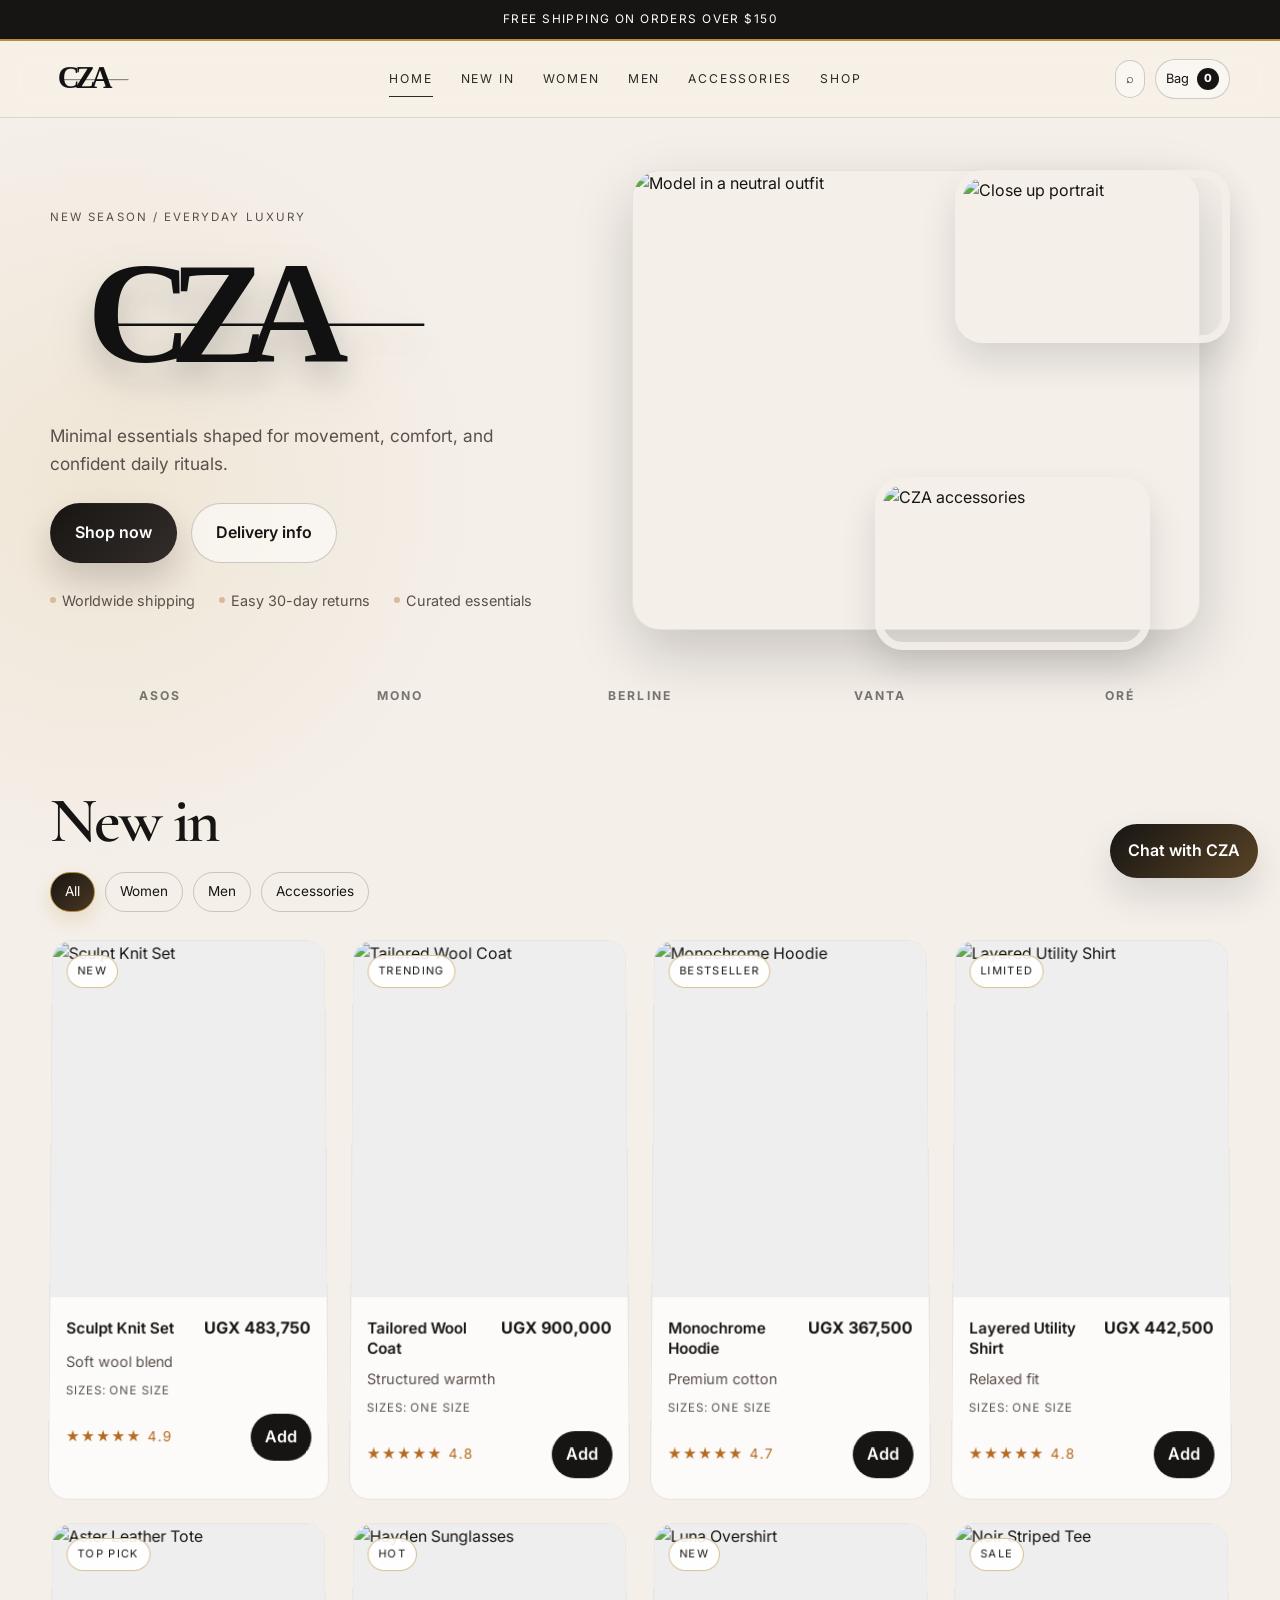
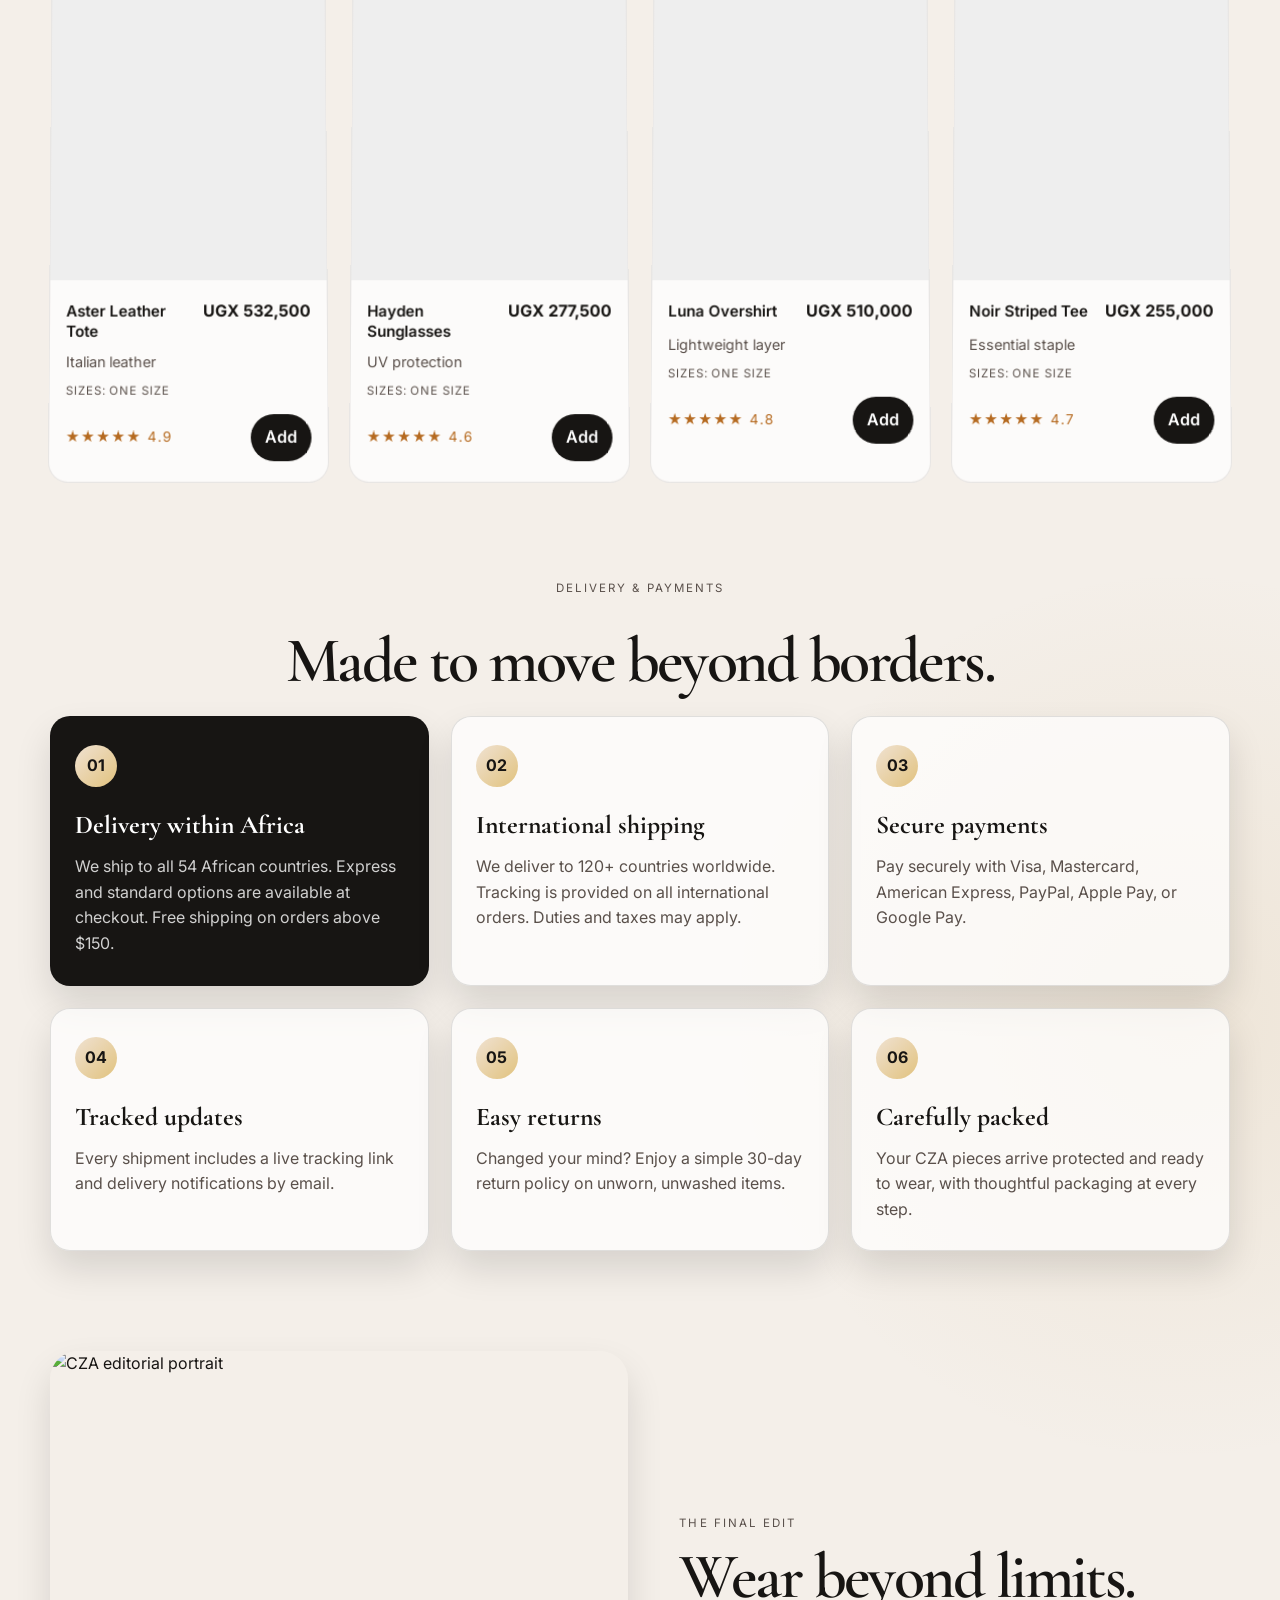
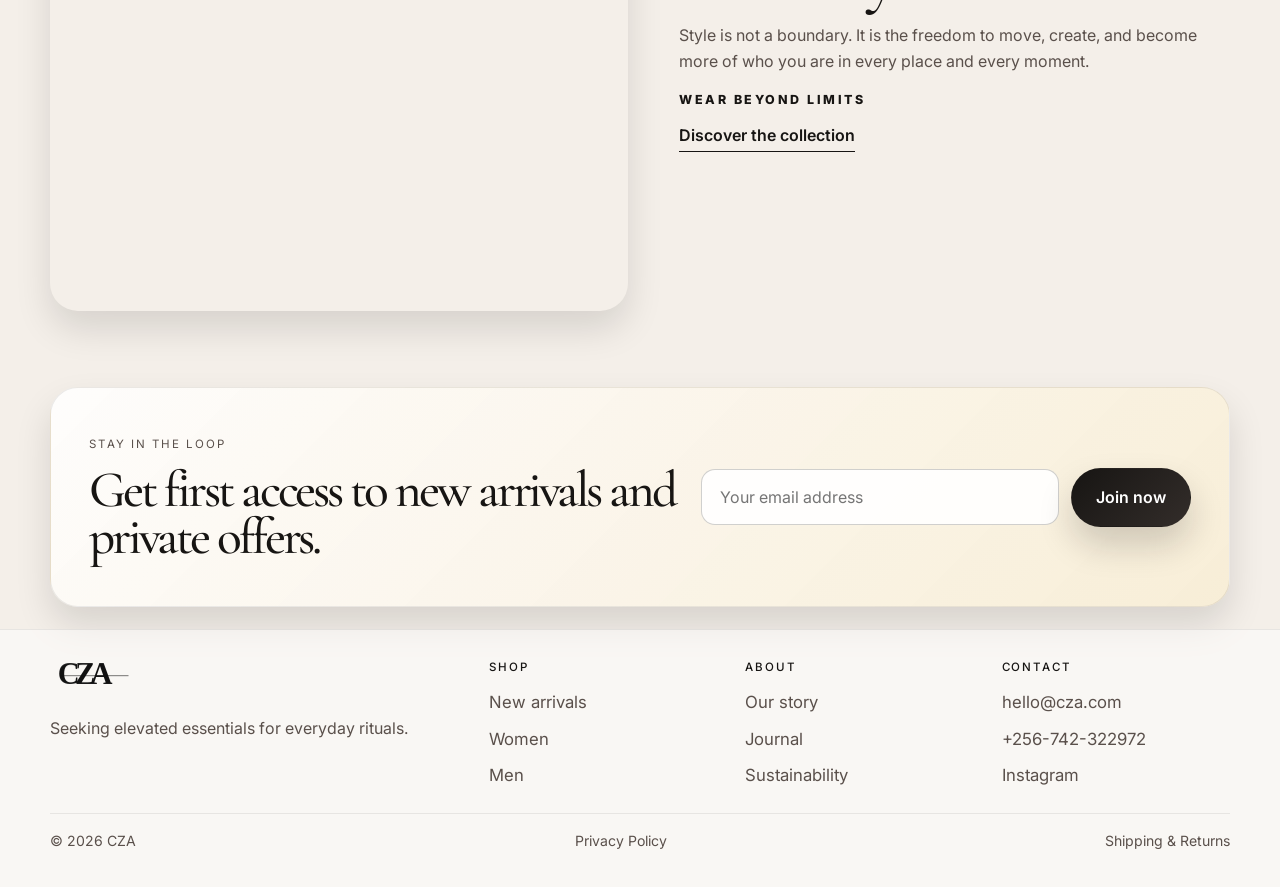
==== site.html2/index.html @ 699d334a "Add files via upload" ====
<!DOCTYPE html>
<html lang="en">
  <head>
    <meta charset="UTF-8" />
    <meta name="viewport" content="width=device-width, initial-scale=1.0" />
    <title>CZA | Modern Everyday Fashion</title>
    <meta
      name="description"
      content="CZA offers elevated essentials, luxury staples, and fast delivery for daily rituals."
    />
    <link rel="icon" type="image/svg+xml" href="favicon.svg" />
    <link rel="preconnect" href="https://fonts.googleapis.com" />
    <link rel="preconnect" href="https://fonts.gstatic.com" crossorigin />
    <link
      href="https://fonts.googleapis.com/css2?family=Cormorant+Garamond:wght@400;500;600;700&family=Inter:wght@400;500;600;700;800&display=swap"
      rel="stylesheet"
    />
    <link rel="stylesheet" href="styles.css" />
  </head>
  <body>
    <div class="announcement-bar">Free shipping on orders over $150</div>

    <header class="site-header">
      <div class="container nav-wrap">
        <button class="nav-toggle" aria-label="Open menu">
          <span></span>
          <span></span>
          <span></span>
        </button>

        <a href="index.html" class="brand" aria-label="CZA home"><img src="cza-logo.svg" alt="CZA" /></a>

        <nav class="site-nav" aria-label="Main navigation">
          <a href="index.html" class="active">Home</a>
          <a href="#new-in">New In</a>
          <a href="shop.html?category=women">Women</a>
          <a href="shop.html?category=men">Men</a>
          <a href="shop.html?category=accessories">Accessories</a>
          <a href="shop.html">Shop</a>
        </nav>

        <div class="nav-actions">
          <button class="icon-button" aria-label="Search">⌕</button>
          <button class="icon-button bag-button" type="button" aria-label="Shopping bag">
            Bag
            <span class="bag-count">0</span>
          </button>
        </div>
      </div>
    </header>

    <div class="search-panel" id="search-panel" aria-hidden="true">
      <form class="search-form" id="search-form" role="search">
        <input id="site-search" name="site-search" type="search" placeholder="Search CZA pieces" aria-label="Search CZA pieces" />
        <button class="btn btn-primary" type="submit">Search</button>
        <button class="search-close" type="button" aria-label="Close search">×</button>
      </form>
      <p class="search-status" id="search-status"></p>
    </div>

    <main>
      <section class="hero container">
        <div class="hero-grid">
          <div class="hero-copy">
            <p class="eyebrow">New season / everyday luxury</p>
            <div class="hero-wordmark"><img src="cza-logo.svg" alt="CZA" /></div>
            <p class="lead">
              Minimal essentials shaped for movement, comfort, and confident daily rituals.
            </p>
            <div class="hero-actions">
              <a href="shop.html" class="btn btn-primary">Shop now</a>
              <a href="#delivery" class="btn btn-secondary">Delivery info</a>
            </div>
            <ul class="hero-meta">
              <li>Worldwide shipping</li>
              <li>Easy 30-day returns</li>
              <li>Curated essentials</li>
            </ul>
          </div>

          <div class="hero-visual" aria-label="Featured CZA fashion editorial">
            <div class="card card-large">
              <img
                src="https://images.unsplash.com/photo-1529139574466-a303027c1d8b?auto=format&fit=crop&w=1000&q=80"
                alt="Model in a neutral outfit"
              />
            </div>
            <div class="card card-small top">
              <img
                src="https://images.unsplash.com/photo-1496747611176-843222e1e57c?auto=format&fit=crop&w=700&q=80"
                alt="Close up portrait"
              />
            </div>
            <div class="card card-small bottom">
              <img
                src="https://images.unsplash.com/photo-1483985988355-763728e1935b?auto=format&fit=crop&w=700&q=80"
                alt="CZA accessories"
              />
            </div>
          </div>
        </div>
      </section>

      <section class="brands container" aria-label="Brand list">
        <span>ASOS</span>
        <span>MONO</span>
        <span>BERLINE</span>
        <span>VANTA</span>
        <span>ORÉ</span>
      </section>

      <section class="products-section container" id="new-in">
        <div class="section-heading">
          <h2>New in</h2>
          <div class="filter-pills" aria-label="Product filters">
            <button class="filter-btn active" type="button" data-filter="all">All</button>
            <button class="filter-btn" type="button" data-filter="women">Women</button>
            <button class="filter-btn" type="button" data-filter="men">Men</button>
            <button class="filter-btn" type="button" data-filter="accessories">Accessories</button>
          </div>
        </div>

        <div class="products-grid" id="featured-products"></div>
      </section>

      <section class="delivery-section container" id="delivery">
        <div class="section-heading split">
          <p class="eyebrow">Delivery & payments</p>
          <h2>Made to move beyond borders.</h2>
        </div>

        <div class="delivery-grid">
          <article class="delivery-card dark">
            <span class="delivery-tag">01</span>
            <h3>Delivery within Africa</h3>
            <p>We ship to all 54 African countries. Express and standard options are available at checkout. Free shipping on orders above $150.</p>
          </article>

          <article class="delivery-card">
            <span class="delivery-tag">02</span>
            <h3>International shipping</h3>
            <p>We deliver to 120+ countries worldwide. Tracking is provided on all international orders. Duties and taxes may apply.</p>
          </article>

          <article class="delivery-card">
            <span class="delivery-tag">03</span>
            <h3>Secure payments</h3>
            <p>Pay securely with Visa, Mastercard, American Express, PayPal, Apple Pay, or Google Pay.</p>
          </article>

          <article class="delivery-card">
            <span class="delivery-tag">04</span>
            <h3>Tracked updates</h3>
            <p>Every shipment includes a live tracking link and delivery notifications by email.</p>
          </article>

          <article class="delivery-card">
            <span class="delivery-tag">05</span>
            <h3>Easy returns</h3>
            <p>Changed your mind? Enjoy a simple 30-day return policy on unworn, unwashed items.</p>
          </article>

          <article class="delivery-card">
            <span class="delivery-tag">06</span>
            <h3>Carefully packed</h3>
            <p>Your CZA pieces arrive protected and ready to wear, with thoughtful packaging at every step.</p>
          </article>
        </div>
      </section>

      <section class="story container" id="women">
        <div class="story-image">
          <img
            src="https://images.unsplash.com/photo-1524504388940-b1c1722653e1?auto=format&fit=crop&w=1200&q=80"
            alt="CZA editorial portrait"
          />
        </div>

        <div class="story-copy">
          <p class="eyebrow">The final edit</p>
          <h2>Wear beyond limits.</h2>
          <p>
            Style is not a boundary. It is the freedom to move, create, and become more of who you are in every place and every moment.
          </p>
          <p class="story-motto">WEAR BEYOND LIMITS</p>
          <a href="shop.html" class="text-link">Discover the collection</a>
        </div>
      </section>

      <section class="newsletter-band container">
        <div class="newsletter-box">
          <div class="newsletter-copy">
            <p class="eyebrow">Stay in the loop</p>
            <h2>Get first access to new arrivals and private offers.</h2>
          </div>

          <form class="subscribe-form" aria-label="Email signup form">
            <input type="email" placeholder="Your email address" aria-label="Your email address" />
            <button type="submit" class="btn btn-primary">Join now</button>
          </form>
        </div>
      </section>
    </main>

    <footer class="site-footer">
      <div class="container footer-grid">
        <div class="footer-brand-block">
          <a href="index.html" class="brand"><img src="cza-logo.svg" alt="CZA" /></a>
          <p>Seeking elevated essentials for everyday rituals.</p>
        </div>

        <div class="footer-col">
          <h3>Shop</h3>
          <ul>
            <li><a href="shop.html">New arrivals</a></li>
            <li><a href="#women">Women</a></li>
            <li><a href="#men">Men</a></li>
          </ul>
        </div>

        <div class="footer-col">
          <h3>About</h3>
          <ul>
            <li><a href="#">Our story</a></li>
            <li><a href="#">Journal</a></li>
            <li><a href="#">Sustainability</a></li>
          </ul>
        </div>

        <div class="footer-col">
          <h3>Contact</h3>
          <ul>
            <li><a href="mailto:hello@cza.com">hello@cza.com</a></li>
            <li><a href="tel:+256742322972">+256-742-322972</a></li>
            <li><a href="#">Instagram</a></li>
          </ul>
        </div>
      </div>

      <div class="container footer-bottom">
        <span>© <span id="year"></span> CZA</span>
        <span>Privacy Policy</span>
        <span>Shipping & Returns</span>
      </div>
    </footer>

    <div class="floating-chat" id="floating-chat">
      <button class="chat-toggle" type="button" aria-label="Open chat">Chat with CZA</button>
      <div class="chat-window hidden" id="chat-window">
        <div class="chat-header">
          <strong>CZA support</strong>
          <button type="button" class="chat-close">×</button>
        </div>
        <p>Need help with an order or styling advice?</p>
        <a class="whatsapp-link" href="https://wa.me/256742322972?text=Hello%20CZA%2C%20I%20want%20to%20ask%20about%20an%20order." target="_blank" rel="noreferrer">Chat on WhatsApp</a>
      </div>
    </div>

    <div class="toast" id="toast" aria-live="polite"></div>

    <script src="script.js"></script>
  </body>
</html>
---- site.html2/styles.css ----
:root {
  --bg: #f4efe9;
  --bg-strong: #e8dfd4;
  --surface: #ffffff;
  --surface-soft: rgba(20, 17, 15, 0.03);
  --ink: #171513;
  --ink-soft: #473f3b;
  --muted: #5a504b;
  --accent: #d9b998;
  --gold: #b88a3b;
  --gold-bright: #d8b56a;
  --accent-soft: #f0e2d2;
  --line: rgba(23, 21, 19, 0.12);
  --line-strong: rgba(23, 21, 19, 0.2);
  --panel: rgba(255, 255, 255, 0.68);
  --primary: #171513;
  --primary-strong: #0e0d0c;
  --success: #2d7d4a;
  --shadow: 0 24px 60px rgba(0, 0, 0, 0.18);
  --shadow-soft: 0 18px 36px rgba(0, 0, 0, 0.12);
  --radius-lg: 28px;
  --radius-md: 20px;
  --radius-sm: 12px;
  --container: min(1180px, calc(100% - 32px));
}

* {
  box-sizing: border-box;
}

html {
  scroll-behavior: smooth;
}

body {
  margin: 0;
  font-family: "Inter", sans-serif;
  background:
    radial-gradient(circle at 8% 12%, rgba(216, 181, 106, 0.16), transparent 24rem),
    radial-gradient(circle at 92% 64%, rgba(184, 138, 59, 0.1), transparent 28rem),
    var(--bg);
  color: var(--ink);
  line-height: 1.6;
}

a {
  color: inherit;
  text-decoration: none;
}

img {
  display: block;
  width: 100%;
  height: 100%;
  object-fit: cover;
}

button,
input,
select,
textarea {
  font: inherit;
}

.container {
  width: var(--container);
  margin: 0 auto;
}

.announcement-bar {
  background: var(--primary);
  color: #fff;
  border-bottom: 2px solid var(--gold);
  text-align: center;
  padding: 10px 16px;
  font-size: 0.74rem;
  letter-spacing: 0.12em;
  text-transform: uppercase;
}

.site-header {
  position: sticky;
  top: 0;
  z-index: 20;
  backdrop-filter: blur(12px);
  background: rgba(247, 241, 231, 0.94);
  border-bottom: 1px solid var(--line);
}

.nav-wrap {
  display: flex;
  align-items: center;
  justify-content: space-between;
  min-height: 76px;
  gap: 16px;
}

.brand {
  font-family: "Cormorant Garamond", serif;
  font-size: clamp(2.2rem, 2.8vw, 3.4rem);
  letter-spacing: -0.08em;
  color: var(--ink);
  font-weight: 600;
  font-style: italic;
  display: inline-block;
  transform: perspective(800px) rotateX(6deg);
}

.brand img {
  width: 86px;
  height: auto;
  object-fit: contain;
}

.site-nav {
  display: flex;
  align-items: center;
  gap: 28px;
  font-size: 0.76rem;
  text-transform: uppercase;
  letter-spacing: 0.15em;
}

.site-nav a,
.admin-link {
  position: relative;
  opacity: 0.9;
  transition: transform 0.25s ease, opacity 0.25s ease;
  color: var(--ink);
}

.site-nav a:hover,
.admin-link:hover {
  opacity: 1;
  transform: translateY(-2px);
}

.site-nav a.active::after,
.site-nav a:hover::after,
.admin-link::after {
  content: "";
  position: absolute;
  left: 0;
  bottom: -8px;
  width: 100%;
  height: 1px;
  background: var(--ink);
}

.admin-link {
  background: transparent;
  border: none;
  padding: 0;
  cursor: pointer;
  display: inline-flex;
  align-items: center;
  font: inherit;
  text-transform: uppercase;
  letter-spacing: 0.15em;
}

.nav-actions {
  display: flex;
  align-items: center;
  gap: 10px;
}

.icon-button {
  border: 1px solid var(--line-strong);
  background: rgba(255, 255, 255, 0.44);
  color: var(--ink);
  padding: 10px 14px;
  border-radius: 999px;
  font-size: 0.9rem;
  cursor: pointer;
  transition: transform 0.3s ease, box-shadow 0.3s ease, background 0.3s ease;
  box-shadow: 0 0 0 transparent;
}

.icon-button:hover {
  transform: translateY(-3px) rotateX(8deg);
  box-shadow: 0 10px 25px rgba(0, 0, 0, 0.18);
  background: rgba(255, 255, 255, 0.8);
}

.bag-button {
  display: inline-flex;
  align-items: center;
  gap: 8px;
}

.bag-count {
  display: inline-flex;
  align-items: center;
  justify-content: center;
  min-width: 22px;
  height: 22px;
  border-radius: 50%;
  background: var(--primary);
  color: #fff;
  font-size: 0.7rem;
  font-weight: 800;
}

.nav-toggle {
  display: none;
  width: 42px;
  height: 42px;
  border: 1px solid var(--line-strong);
  border-radius: 50%;
  background: rgba(255, 255, 255, 0.26);
  flex-direction: column;
  align-items: center;
  justify-content: center;
  gap: 5px;
  cursor: pointer;
}

.nav-toggle span {
  width: 18px;
  height: 1.5px;
  background: var(--ink);
  display: block;
}

.hero {
  padding: 52px 0 18px;
}

.hero-grid {
  display: grid;
  grid-template-columns: 1.04fr 1.2fr;
  gap: clamp(28px, 5vw, 70px);
  align-items: center;
}

.eyebrow {
  margin: 0 0 14px;
  color: var(--muted);
  font-size: 0.72rem;
  letter-spacing: 0.18em;
  text-transform: uppercase;
}

.eyebrow.dark {
  color: rgba(255, 255, 255, 0.75);
}

.hero-copy h1,
.section-heading h2,
.story-copy h2,
.newsletter-box h2,
.shop-hero h1,
.promo-copy h2,
.dashboard-header h2 {
  font-family: "Cormorant Garamond", serif;
  letter-spacing: -0.04em;
  line-height: 0.95;
  margin: 0;
  font-weight: 600;
}

.hero-wordmark {
  display: flex;
  flex-direction: column;
  align-items: flex-start;
  margin: 12px 0 8px;
  transform-style: preserve-3d;
  animation: tiltText 8s ease-in-out infinite alternate;
  filter: drop-shadow(0 18px 24px rgba(17, 17, 17, 0.12));
}

.hero-wordmark img {
  width: clamp(230px, 32vw, 470px);
  height: auto;
  object-fit: contain;
  filter: drop-shadow(0 18px 14px rgba(17, 17, 17, 0.12));
  animation: logoFloat 6s ease-in-out infinite;
}

.hero-wordmark .word-part {
  display: block;
  font-family: "Inter", sans-serif;
  font-size: clamp(5rem, 11vw, 18rem);
  line-height: 0.8;
  letter-spacing: -0.14em;
  color: var(--primary);
  font-weight: 300;
  text-shadow: 0 12px 18px rgba(0, 0, 0, 0.08);
  transform: perspective(1200px) rotateX(12deg) rotateY(-12deg) translateZ(30px);
  animation: logoFloat 6s ease-in-out infinite;
}

.infinity-mark {
  display: inline-block;
  margin-top: -10px;
  margin-left: 18px;
  font-size: clamp(3rem, 6vw, 8rem);
  line-height: 1;
  color: var(--ink);
  font-weight: 300;
  animation: pulseGlow 4s ease-in-out infinite;
  transform: perspective(1200px) rotateY(18deg) translateZ(20px);
}

.lead {
  margin: 20px 0 26px;
  max-width: 550px;
  color: var(--muted);
  font-size: 1.08rem;
}

.hero-actions {
  display: flex;
  flex-wrap: wrap;
  gap: 14px;
  margin-bottom: 26px;
}

.btn {
  display: inline-flex;
  align-items: center;
  justify-content: center;
  border-radius: 999px;
  padding: 16px 24px;
  border: 1px solid transparent;
  transition: transform 0.32s ease, box-shadow 0.35s ease, filter 0.35s ease;
  cursor: pointer;
  font-weight: 600;
  position: relative;
  overflow: hidden;
  transform-style: preserve-3d;
  text-decoration: none;
}

.btn::before {
  content: "";
  position: absolute;
  inset: 1px;
  border-radius: inherit;
  background: linear-gradient(135deg, rgba(255, 255, 255, 0.2), transparent 45%);
  opacity: 0;
  transition: opacity 0.3s ease;
}

.btn:hover {
  transform: translateY(-5px) rotateX(8deg) rotateY(-6deg);
  box-shadow: 0 18px 35px rgba(0, 0, 0, 0.16);
}

.btn:hover::before {
  opacity: 1;
}

.btn-primary {
  background: linear-gradient(135deg, var(--primary) 0%, #332d2a 100%);
  color: #fff;
  box-shadow: 0 18px 34px rgba(24, 18, 14, 0.18);
}

.btn-primary:hover {
  box-shadow: 0 18px 34px rgba(184, 138, 59, 0.3);
}

.btn-secondary {
  background: rgba(255, 255, 255, 0.52);
  border-color: var(--line-strong);
  color: var(--ink);
}

.btn-secondary:hover {
  border-color: var(--gold);
  color: #8a6428;
}

.hero-meta {
  display: flex;
  flex-wrap: wrap;
  gap: 18px 24px;
  list-style: none;
  padding: 0;
  margin: 0;
  color: var(--muted);
  font-size: 0.9rem;
}

.hero-meta li {
  position: relative;
  padding-left: 12px;
}

.hero-meta li::before {
  content: "";
  position: absolute;
  left: 0;
  top: 50%;
  transform: translateY(-50%);
  width: 6px;
  height: 6px;
  border-radius: 50%;
  background: var(--accent);
}

.hero-visual {
  position: relative;
  min-height: 630px;
}

.card {
  position: absolute;
  overflow: hidden;
  border-radius: var(--radius-lg);
  box-shadow: var(--shadow);
  transform-style: preserve-3d;
  animation: floatCard 7s ease-in-out infinite;
  transition: transform 0.35s ease, box-shadow 0.35s ease;
  border: 1px solid rgba(17,17,17,0.06);
}

.card:hover {
  transform: translateY(-10px) rotateX(8deg) rotateY(-8deg) scale(1.02);
  box-shadow: 0 26px 48px rgba(0,0,0,0.18), 0 30px 70px rgba(0,0,0,0.18);
}

.card-large {
  inset: 0 80px 30px 0;
}

.card-small {
  width: 44%;
  height: 42%;
  border: 8px solid rgba(244, 239, 233, 0.88);
  box-shadow: var(--shadow-soft);
}

.card-small.top {
  top: 0;
  right: 0;
  animation-delay: 0.7s;
}

.card-small.bottom {
  bottom: 0;
  right: 80px;
  animation-delay: 1.4s;
}

@keyframes floatCard {
  0%, 100% { transform: translateY(0) rotateX(0deg) rotateY(0deg); }
  50% { transform: translateY(-18px) rotateX(4deg) rotateY(-5deg); }
}

@keyframes tiltText {
  0% { transform: perspective(1000px) rotateX(8deg) rotateY(-10deg); }
  100% { transform: perspective(1000px) rotateX(-6deg) rotateY(10deg); }
}

@keyframes pulseGlow {
  0%, 100% { filter: drop-shadow(0 0 0 rgba(0,0,0,0)); }
  50% { filter: drop-shadow(0 0 18px rgba(0,0,0,0.12)); }
}

@keyframes logoFloat {
  0%, 100% { transform: perspective(1200px) rotateX(12deg) rotateY(-12deg) translateY(0) translateZ(30px); }
  50% { transform: perspective(1200px) rotateX(16deg) rotateY(-8deg) translateY(-10px) translateZ(60px); }
}

.brands {
  display: grid;
  grid-template-columns: repeat(5, minmax(0, 1fr));
  gap: 20px;
  padding: 18px 0 36px;
  color: rgba(23, 21, 19, 0.56);
  font-weight: 700;
  letter-spacing: 0.18em;
  text-transform: uppercase;
  text-align: center;
  font-size: 0.76rem;
}

.products-section,
.story,
.newsletter,
.delivery-section {
  padding: 50px 0;
}

.section-heading {
  display: flex;
  align-items: end;
  justify-content: space-between;
  gap: 20px;
  margin-bottom: 24px;
}

.section-heading h2,
.story-copy h2,
.newsletter-box h2,
.shop-hero h1 {
  font-size: clamp(2.6rem, 5vw, 4.2rem);
}

.section-heading.split {
  align-items: center;
}

.filter-pills {
  display: flex;
  flex-wrap: wrap;
  gap: 10px;
}

.filter-btn {
  border: 1px solid var(--line-strong);
  background: transparent;
  color: var(--ink);
  border-radius: 999px;
  padding: 8px 14px;
  cursor: pointer;
  font-size: 0.85rem;
}

.filter-btn.active {
  background: linear-gradient(135deg, var(--primary), #4b3924);
  color: #fff;
  border-color: var(--gold);
  box-shadow: 0 8px 18px rgba(184, 138, 59, 0.2);
}

.filter-btn:hover {
  border-color: var(--gold);
  color: #8a6428;
}

.products-grid {
  display: grid;
  grid-template-columns: repeat(4, minmax(0, 1fr));
  gap: 24px;
}

.product-card {
  overflow: hidden;
  border-radius: var(--radius-md);
  background: rgba(255, 255, 255, 0.75);
  border: 1px solid rgba(23, 21, 19, 0.09);
  transform: perspective(1000px) rotateX(3deg);
  transition: transform 0.3s ease, box-shadow 0.3s ease;
  animation: cardReveal 0.55s both;
}

.product-card:hover {
  transform: perspective(1000px) rotateX(0deg) translateY(-8px);
  box-shadow: 0 20px 35px rgba(0,0,0,0.12);
}

.product-image {
  position: relative;
  height: 360px;
  overflow: hidden;
  background: #eee;
}

.product-image img {
  transition: transform 0.45s ease;
}

.product-card:hover .product-image img {
  transform: scale(1.04);
}

.product-card:nth-child(2) { animation-delay: 0.06s; }
.product-card:nth-child(3) { animation-delay: 0.12s; }
.product-card:nth-child(4) { animation-delay: 0.18s; }

@keyframes cardReveal {
  from { opacity: 0; transform: perspective(1000px) rotateX(8deg) translateY(18px); }
  to { opacity: 1; transform: perspective(1000px) rotateX(3deg) translateY(0); }
}

.product-badge {
  position: absolute;
  top: 14px;
  left: 14px;
  background: rgba(255, 255, 255, 0.9);
  border: 1px solid rgba(184, 138, 59, 0.55);
  border-radius: 999px;
  font-size: 0.7rem;
  letter-spacing: 0.12em;
  text-transform: uppercase;
  padding: 7px 10px;
  color: var(--ink);
}

.product-info {
  padding: 18px 16px 20px;
}

.product-meta {
  display: flex;
  justify-content: space-between;
  gap: 10px;
  align-items: baseline;
  margin-bottom: 8px;
}

.product-name {
  font-weight: 600;
  margin: 0;
  color: var(--ink);
  font-size: 0.95rem;
  line-height: 1.3;
  word-break: break-word;
  overflow: hidden;
  text-overflow: ellipsis;
  display: -webkit-box;
  -webkit-line-clamp: 2;
  -webkit-box-orient: vertical;
}

.product-price {
  font-weight: 700;
  color: var(--ink);
}

.product-price-sale {
  display: inline-flex;
  align-items: flex-end;
  gap: 7px;
  flex-wrap: wrap;
  justify-content: flex-end;
}

.product-price-sale del {
  color: var(--muted);
  font-size: 0.78rem;
  font-weight: 500;
}

.product-price-sale strong,
.product-price-sale em {
  color: #a54032;
}

.product-price-sale em {
  width: 100%;
  font-size: 0.65rem;
  font-style: normal;
  letter-spacing: 0.08em;
  text-transform: uppercase;
}

.product-subtitle {
  margin: 0 0 16px;
  color: var(--muted);
  font-size: 0.9rem;
}

.product-sizes {
  margin: -8px 0 14px;
  color: var(--muted);
  font-size: 0.72rem;
  letter-spacing: 0.08em;
  text-transform: uppercase;
}

.product-colors {
  display: flex;
  flex-wrap: wrap;
  gap: 6px;
  margin: -6px 0 14px;
}

.color-chip {
  display: inline-flex;
  align-items: center;
  gap: 5px;
  border: 1px solid rgba(184, 138, 59, 0.35);
  border-radius: 999px;
  background: #fffaf0;
  color: var(--ink-soft);
  padding: 4px 8px 4px 5px;
  font-size: 0.68rem;
  text-transform: capitalize;
}

.color-swatch {
  width: 12px;
  height: 12px;
  border: 1px solid rgba(23, 21, 19, 0.18);
  border-radius: 50%;
  background: var(--swatch, var(--gold));
}

.product-footer {
  display: flex;
  align-items: center;
  justify-content: space-between;
  gap: 12px;
}

.rating {
  color: #b56a20;
  letter-spacing: 0.08em;
  font-size: 0.85rem;
}

.add-to-cart {
  border: 0;
  background: var(--primary);
  color: #fff;
  border-radius: 999px;
  padding: 10px 14px;
  cursor: pointer;
  font-weight: 600;
  transition: transform 0.25s ease, background 0.25s ease, box-shadow 0.25s ease;
}

.add-to-cart:hover {
  background: var(--gold);
  color: #fff;
  transform: translateY(-3px);
  box-shadow: 0 10px 18px rgba(184, 138, 59, 0.25);
}

.delivery-grid {
  display: grid;
  grid-template-columns: repeat(3, minmax(0, 1fr));
  gap: 22px;
}

.delivery-card {
  background: rgba(255,255,255,0.7);
  border: 1px solid var(--line);
  border-radius: var(--radius-md);
  padding: 28px 24px;
  box-shadow: var(--shadow-soft);
  transform: translateY(0) rotateX(0deg);
  transition: transform 0.35s ease, box-shadow 0.35s ease, border-color 0.35s ease;
}

.delivery-card:hover {
  transform: translateY(-10px) rotateX(3deg) rotateY(-2deg);
  box-shadow: 0 26px 42px rgba(0, 0, 0, 0.17);
  border-color: var(--gold);
  box-shadow: 0 26px 42px rgba(184, 138, 59, 0.16);
}

.delivery-card.dark {
  background: var(--primary);
  color: #fff;
}

.delivery-card.dark p {
  color: rgba(255,255,255,0.8);
}

.delivery-tag {
  display: inline-flex;
  align-items: center;
  justify-content: center;
  width: 42px;
  height: 42px;
  border-radius: 50%;
  background: linear-gradient(135deg, var(--accent-soft), #e1c27e);
  color: var(--ink);
  font-weight: 700;
  margin-bottom: 18px;
}

.delivery-card h3 {
  margin: 0 0 8px;
  font-size: 1.6rem;
  font-family: "Cormorant Garamond", serif;
}

.delivery-card p {
  margin: 0;
  color: var(--muted);
}

.story {
  display: grid;
  grid-template-columns: 1.05fr 1fr;
  gap: clamp(24px, 4vw, 54px);
  align-items: center;
}

.story-image {
  height: 560px;
  border-radius: var(--radius-lg);
  overflow: hidden;
  box-shadow: var(--shadow-soft);
}

.story-copy p,
.story-copy li,
.site-footer p,
.site-footer li {
  color: var(--muted);
}

.story-copy ul {
  margin: 20px 0 28px;
  padding-left: 18px;
  display: grid;
  gap: 10px;
}

.story-motto {
  color: var(--ink) !important;
  font-size: 0.78rem;
  font-weight: 800;
  letter-spacing: 0.2em;
}

.text-link {
  font-weight: 600;
  border-bottom: 1px solid var(--ink);
  padding-bottom: 6px;
  color: var(--ink);
  transition: color 0.25s ease, border-color 0.25s ease;
}

.text-link:hover {
  color: #8a6428;
  border-color: var(--gold);
}

.newsletter-band {
  padding-top: 26px;
  padding-bottom: 22px;
}

.newsletter-box {
  display: flex;
  align-items: center;
  justify-content: space-between;
  gap: 24px;
  padding: clamp(24px, 3vw, 42px);
  background: linear-gradient(135deg, rgba(255,255,255,0.86), rgba(248, 237, 213, 0.9));
  border: 1px solid rgba(23, 21, 19, 0.08);
  border-radius: 28px;
  min-height: 220px;
  box-shadow: var(--shadow-soft);
}

.newsletter-copy {
  flex: 1;
}

.newsletter-copy h2 {
  font-family: "Cormorant Garamond", serif;
  font-size: clamp(3.2rem, 4vw, 7rem);
  line-height: 0.9;
  letter-spacing: -0.06em;
  font-weight: 500;
  margin: 0;
  max-width: 700px;
  color: var(--ink);
}

.subscribe-form {
  display: flex;
  align-items: center;
  gap: 12px;
  flex-wrap: wrap;
  width: min(100%, 490px);
}

.subscribe-form input,
.checkout-form input,
.checkout-form textarea,
.product-form input,
.product-form select,
.admin-panel input,
.admin-panel textarea {
  width: 100%;
  border: 1px solid var(--line-strong);
  border-radius: 14px;
  background: rgba(255,255,255,0.9);
  padding: 0 18px;
  color: var(--ink);
}

.subscribe-form input {
  flex: 1 1 260px;
  min-width: 0;
  height: 56px;
}

.subscribe-form input:focus,
.checkout-form input:focus,
.checkout-form textarea:focus,
.phone-row select:focus,
.shop-toolbar select:focus {
  outline: 2px solid rgba(184, 138, 59, 0.35);
  border-color: var(--gold);
}

.site-footer {
  padding: 18px 0 34px;
  background: rgba(255, 255, 255, 0.5);
  border-top: 1px solid rgba(23, 21, 19, 0.08);
}

.footer-grid {
  display: grid;
  grid-template-columns: 1.8fr repeat(3, minmax(0, 1fr));
  gap: 28px;
  padding: 10px 0 24px;
}

.footer-brand-block {
  padding-right: 18px;
}

.site-footer h3 {
  margin: 0 0 12px;
  font-size: 0.72rem;
  letter-spacing: 0.16em;
  text-transform: uppercase;
  font-weight: 500;
  color: var(--ink);
}

.site-footer ul {
  list-style: none;
  padding: 0;
  margin: 0;
  display: grid;
  gap: 10px;
  font-size: 1.05rem;
}

.footer-bottom {
  display: flex;
  justify-content: space-between;
  gap: 12px;
  flex-wrap: wrap;
  padding-top: 16px;
  border-top: 1px solid rgba(23, 21, 19, 0.08);
  color: var(--muted);
  font-size: 0.88rem;
}

.shop-page {
  padding: 42px 0 80px;
}

.shop-hero {
  padding: 24px 0 20px;
}

.shop-layout {
  display: grid;
  grid-template-columns: 270px minmax(0, 1fr);
  gap: 32px;
}

.shop-sidebar {
  padding: 24px;
  background: rgba(255, 255, 255, 0.7);
  border: 1px solid rgba(23, 21, 19, 0.05);
  border-radius: var(--radius-md);
  height: fit-content;
}

.filter-group {
  display: grid;
  gap: 10px;
  padding-bottom: 20px;
  border-bottom: 1px solid var(--line);
  margin-bottom: 20px;
}

.filter-group:last-child {
  border-bottom: 0;
  margin-bottom: 0;
  padding-bottom: 0;
}

.filter-group h3 {
  margin: 0 0 8px;
  font-size: 0.8rem;
  letter-spacing: 0.12em;
  text-transform: uppercase;
  color: var(--ink);
}

.filter-group label {
  display: flex;
  align-items: center;
  gap: 10px;
  color: var(--muted);
}

.swatches {
  display: flex;
  gap: 10px;
  flex-wrap: wrap;
}

.swatches span {
  width: 22px;
  height: 22px;
  border-radius: 50%;
  border: 1px solid rgba(23, 21, 19, 0.12);
  display: inline-block;
}

.shop-content {
  min-width: 0;
}

.shop-toolbar {
  display: flex;
  align-items: center;
  justify-content: space-between;
  gap: 12px;
  margin-bottom: 22px;
  color: var(--muted);
}

.shop-toolbar select {
  border: 1px solid var(--line-strong);
  background: rgba(255,255,255,0.7);
  border-radius: 999px;
  padding: 10px 14px;
  color: var(--ink);
}

.checkout-section {
  padding-top: 28px;
}

.checkout-card {
  background: rgba(255,255,255,0.78);
  border: 1px solid rgba(23,21,19,0.08);
  border-radius: var(--radius-lg);
  padding: 26px;
  box-shadow: var(--shadow-soft);
  position: relative;
  overflow: hidden;
}

.checkout-card::before {
  content: "";
  position: absolute;
  width: 240px;
  height: 240px;
  top: -130px;
  right: -80px;
  border-radius: 50%;
  background: var(--accent-soft);
  opacity: 0.8;
  pointer-events: none;
}

.checkout-card > * {
  position: relative;
  z-index: 1;
}

.checkout-header {
  display: flex;
  justify-content: space-between;
  align-items: center;
  gap: 16px;
  margin-bottom: 18px;
}

.checkout-header h3 {
  margin: 0;
  font-size: 2rem;
  font-family: "Cormorant Garamond", serif;
}

.checkout-header::after {
  content: "SECURE CHECKOUT";
  margin-left: auto;
  color: var(--success);
  font-size: 0.68rem;
  letter-spacing: 0.14em;
  font-weight: 800;
}

.cart-items {
  display: grid;
  gap: 12px;
  margin-bottom: 18px;
}

.cart-item {
  display: flex;
  justify-content: space-between;
  gap: 16px;
  padding: 12px 14px;
  background: rgba(23,21,19,0.03);
  border-radius: 14px;
  color: var(--ink);
}

.cart-empty {
  margin: 0;
  color: var(--muted);
}

.checkout-form {
  display: grid;
  grid-template-columns: repeat(2, minmax(0, 1fr));
  gap: 14px;
}

.checkout-form input,
.checkout-form textarea,
.product-form input,
.product-form select {
  min-height: 52px;
}

.phone-field {
  display: grid;
  gap: 6px;
}

.phone-field label {
  color: var(--muted);
  font-size: 0.78rem;
  font-weight: 700;
  letter-spacing: 0.08em;
  text-transform: uppercase;
}

.phone-row {
  display: grid;
  grid-template-columns: minmax(150px, 0.9fr) 1.2fr;
  gap: 8px;
}

.phone-row select,
.phone-row input {
  min-width: 0;
}

.checkout-form textarea {
  grid-column: 1 / -1;
  min-height: 96px;
  padding-top: 14px;
  resize: vertical;
}

.checkout-form button {
  grid-column: 1 / -1;
}

.admin-modal {
  position: fixed;
  inset: 0;
  background: rgba(17, 17, 17, 0.5);
  display: none;
  align-items: center;
  justify-content: center;
  z-index: 80;
  padding: 20px;
}

.admin-modal.open {
  display: flex;
}

.admin-panel {
  width: min(420px, 100%);
  background: #fff;
  color: var(--ink);
  border-radius: 24px;
  padding: 26px;
  box-shadow: var(--shadow);
  position: relative;
}

.admin-panel h2 {
  margin: 0 0 18px;
  font-size: 2.1rem;
  font-family: "Cormorant Garamond", serif;
}

.admin-panel form {
  display: grid;
  gap: 14px;
}

.admin-panel label {
  display: grid;
  gap: 8px;
  color: var(--ink-soft);
  font-weight: 600;
}

.admin-panel input {
  height: 52px;
}

.close-admin,
.chat-close,
.dashboard-close {
  border: none;
  background: transparent;
  cursor: pointer;
}

.close-admin {
  position: absolute;
  top: 14px;
  right: 18px;
  font-size: 2rem;
  line-height: 1;
  color: var(--ink);
}

.admin-dashboard {
  position: fixed;
  inset: 50% auto auto 50%;
  transform: translate(-50%, -50%);
  width: min(1160px, calc(100% - 24px));
  max-height: calc(100vh - 28px);
  overflow: auto;
  background: #f7f3ee;
  color: #fff;
  border-radius: 28px;
  padding: 30px;
  box-shadow: var(--shadow);
  border: 1px solid rgba(23, 21, 19, 0.12);
  z-index: 90;
}

.admin-dashboard.hidden {
  display: none;
}

.dashboard-header {
  display: flex;
  justify-content: space-between;
  gap: 12px;
  align-items: center;
  margin-bottom: 26px;
  color: var(--ink);
}

.admin-dashboard .eyebrow.dark {
  color: var(--muted);
}

.dashboard-header h2 {
  font-size: clamp(2.2rem, 4vw, 3.2rem);
}

.dashboard-subtitle {
  color: var(--muted);
  margin: 8px 0 0;
}

.dashboard-actions {
  display: flex;
  align-items: center;
  gap: 14px;
}

.dashboard-actions .btn-secondary {
  background: var(--primary);
  border-color: var(--primary);
  color: #fff;
}

.live-indicator {
  display: inline-flex;
  align-items: center;
  gap: 8px;
  color: var(--gold);
  font-size: 0.76rem;
  font-weight: 800;
  letter-spacing: 0.1em;
  text-transform: uppercase;
}

.live-indicator i {
  width: 8px;
  height: 8px;
  border-radius: 50%;
  background: var(--gold);
  box-shadow: 0 0 0 5px rgba(184, 138, 59, 0.16);
}

.settings-grid {
  display: grid;
  grid-template-columns: repeat(2, minmax(0, 1fr));
  gap: 24px;
}

.settings-label {
  margin: 0 0 8px;
  color: var(--ink-soft);
  font-weight: 800;
}

.gateway-status {
  display: grid;
  grid-template-columns: auto 1fr;
  gap: 2px 10px;
  align-items: center;
  padding: 14px;
  border: 1px solid rgba(184, 138, 59, 0.35);
  border-radius: 14px;
  background: #fffaf0;
}

.gateway-status i {
  grid-row: span 2;
  width: 10px;
  height: 10px;
  border-radius: 50%;
  background: var(--gold);
}

.gateway-status span {
  color: var(--muted);
  font-size: 0.76rem;
}

.settings-divider {
  border: 0;
  border-top: 1px solid var(--line);
  margin: 28px 0;
}

.account-settings {
  display: grid;
  grid-template-columns: 0.8fr 1.2fr;
  gap: 24px;
  align-items: start;
}

.account-settings h3 {
  margin: 0;
  font: 600 1.8rem/0.95 "Cormorant Garamond", serif;
}

.account-form {
  display: grid;
  grid-template-columns: repeat(2, minmax(0, 1fr));
  gap: 12px;
}

.account-form input {
  min-height: 48px;
  border: 1px solid var(--line-strong);
  border-radius: 12px;
  padding: 0 12px;
}

.account-form button { grid-column: 1 / -1; }

.stats-grid {
  display: grid;
  grid-template-columns: repeat(3, minmax(0, 1fr));
  gap: 14px;
  margin-bottom: 18px;
}

.stat-box {
  background: #fff;
  color: var(--ink);
  border: 1px solid rgba(23, 21, 19, 0.09);
  border-radius: 18px;
  padding: 18px 20px;
  box-shadow: 0 10px 24px rgba(23, 21, 19, 0.06);
  transition: transform 0.25s ease, box-shadow 0.25s ease;
}

.stat-box:hover {
  transform: translateY(-5px);
  box-shadow: 0 16px 30px rgba(23, 21, 19, 0.11);
}

.stat-box span {
  display: block;
  color: var(--muted);
  font-size: 0.8rem;
  letter-spacing: 0.12em;
  text-transform: uppercase;
  margin-bottom: 8px;
}

.stat-box strong {
  font-size: clamp(1.8rem, 3vw, 2.4rem);
  color: var(--ink);
}

.dashboard-split {
  display: grid;
  grid-template-columns: 1fr 1.2fr;
  gap: 18px;
}

.dashboard-box {
  background: #fff;
  color: var(--ink);
  border: 1px solid rgba(23, 21, 19, 0.09);
  border-radius: 18px;
  padding: 18px;
  box-shadow: 0 10px 24px rgba(23, 21, 19, 0.06);
}

.box-header h3 {
  margin: 0 0 14px;
  font-size: 1.2rem;
}

.box-header {
  display: flex;
  align-items: start;
  justify-content: space-between;
  gap: 12px;
}

.box-kicker {
  color: var(--accent-strong, #a16b45);
  font-size: 0.68rem;
  font-weight: 800;
  letter-spacing: 0.14em;
  margin: 0 0 4px;
  text-transform: uppercase;
}

.order-badge {
  color: var(--ink);
  background: var(--accent-soft);
  border-radius: 999px;
  padding: 7px 10px;
  font-size: 0.72rem;
  font-weight: 800;
  white-space: nowrap;
}

.order-list,
.inventory-list {
  list-style: none;
  padding: 0;
  margin: 0;
  display: grid;
  gap: 12px;
}

.order-list li,
.inventory-list li {
  background: #fbf9f6;
  border: 1px solid rgba(23, 21, 19, 0.08);
  border-radius: 12px;
  padding: 12px 14px;
  display: flex;
  justify-content: space-between;
  gap: 12px;
  align-items: center;
}

@media (max-width: 768px) {
  .order-list li,
  .inventory-list li {
    flex-wrap: wrap;
    padding: 12px;
    gap: 8px;
    border-radius: 10px;
  }

  .order-list li {
    flex-direction: column;
    align-items: flex-start;
  }
}

.order-main {
  display: flex;
  align-items: flex-start;
  gap: 10px;
  min-width: 0;
}

@media (max-width: 768px) {
  .order-main {
    width: 100%;
    gap: 8px;
  }
}

.order-avatar {
  display: grid;
  place-items: center;
  flex: 0 0 34px;
  width: 34px;
  height: 34px;
  border-radius: 50%;
  background: var(--primary);
  color: #fff;
  font-weight: 800;
}

.order-main strong,
.order-main span {
  display: block;
}

.order-meta {
  max-width: 300px;
  overflow: hidden;
  color: var(--muted);
  font-size: 0.78rem;
  text-overflow: ellipsis;
  white-space: nowrap;
}

.order-side {
  display: grid;
  justify-items: end;
  gap: 6px;
  flex: 0 0 auto;
}

.order-status {
  border: 1px solid var(--line-strong);
  border-radius: 999px;
  background: #fff;
  color: var(--ink);
  font-size: 0.72rem;
  padding: 5px 8px;
}

.order-contact {
  color: var(--success);
  font-size: 0.72rem;
  font-weight: 800;
}

.inventory-list button,
.delete-item {
  border: none;
  background: #bd4a4a;
  color: #fff;
  border-radius: 999px;
  padding: 8px 12px;
  cursor: pointer;
  font-size: 0.8rem;
}

.product-form {
  display: grid;
  grid-template-columns: repeat(2, minmax(0, 1fr));
  gap: 12px;
  margin-bottom: 16px;
}

.product-form input,
.product-form select {
  min-height: 46px;
  padding: 0 12px;
}

.product-form .product-sizes,
.product-form .product-colors,
.product-form .discount-fields,
.product-form > input[type="url"] {
  grid-column: 1 / -1;
}

.discount-fields {
  display: grid;
  grid-template-columns: 1fr 1fr;
  gap: 12px;
}

.product-form button {
  grid-column: 1 / -1;
}

.product-form-actions {
  display: flex;
  flex-wrap: wrap;
  gap: 10px;
  grid-column: 1 / -1;
}

.inventory-actions { display: flex; gap: 8px; align-items: center; }
.edit-item { border: 1px solid var(--gold); background: #fffaf0; color: #8a6428; border-radius: 999px; padding: 8px 12px; cursor: pointer; font-size: 0.8rem; }

.inventory-list li {
  transition: transform 0.25s ease, box-shadow 0.25s ease;
}

.inventory-list li:hover,
.order-list li:hover {
  transform: translateX(4px);
  box-shadow: 0 8px 18px rgba(23, 21, 19, 0.08);
}

.floating-chat {
  position: fixed;
  right: 22px;
  bottom: 22px;
  z-index: 60;
}

.chat-toggle {
  background: linear-gradient(135deg, var(--primary), #594326);
  color: #fff;
  border: none;
  border-radius: 999px;
  padding: 14px 18px;
  cursor: pointer;
  box-shadow: var(--shadow-soft);
  font-weight: 600;
  animation: chatPulse 2.8s ease-in-out infinite;
  transition: transform 0.3s ease, box-shadow 0.3s ease, background 0.3s ease;
}

.chat-toggle:hover {
  transform: translateY(-6px) rotateX(8deg) rotateY(-5deg) scale(1.04);
  background: var(--gold);
  box-shadow: 0 20px 35px rgba(184, 138, 59, 0.3);
}

@keyframes chatPulse {
  0%, 100% { box-shadow: 0 0 0 0 rgba(23, 21, 19, 0.18), var(--shadow-soft); }
  50% { box-shadow: 0 0 0 10px rgba(23, 21, 19, 0), var(--shadow-soft); }
}

.chat-window {
  position: absolute;
  right: 0;
  bottom: calc(100% + 16px);
  width: min(320px, 82vw);
  background: #fff;
  color: var(--ink);
  border-radius: 18px;
  border: 1px solid var(--line);
  padding: 16px;
  box-shadow: var(--shadow-soft);
  animation: chatWindowIn 0.3s ease both;
}

@keyframes chatWindowIn {
  from { opacity: 0; transform: translateY(12px) scale(0.94); }
  to { opacity: 1; transform: translateY(0) scale(1); }
}

.chat-window.hidden,
.hidden {
  display: none !important;
}

.chat-header {
  display: flex;
  justify-content: space-between;
  align-items: center;
  margin-bottom: 10px;
}

.chat-window p {
  margin: 0 0 14px;
  color: var(--muted);
}

.whatsapp-link {
  display: inline-flex;
  background: #25d366;
  color: #0a2f1d;
  border-radius: 999px;
  padding: 10px 16px;
  font-weight: 700;
  transition: transform 0.25s ease, box-shadow 0.25s ease;
}

.whatsapp-link:hover {
  transform: translateY(-3px) scale(1.03);
  box-shadow: 0 10px 18px rgba(37, 211, 102, 0.25);
}

.search-panel {
  position: fixed;
  inset: 0;
  z-index: 70;
  display: grid;
  align-content: start;
  justify-items: center;
  padding: 120px 20px 20px;
  background: rgba(23, 21, 19, 0.62);
  opacity: 0;
  visibility: hidden;
  transition: opacity 0.25s ease, visibility 0.25s ease;
}

.search-panel.open {
  opacity: 1;
  visibility: visible;
}

.search-form {
  display: flex;
  width: min(720px, 100%);
  gap: 10px;
  padding: 12px;
  border-radius: 20px;
  background: #fff;
  box-shadow: var(--shadow);
  transform: translateY(-16px);
  transition: transform 0.3s ease;
}

.search-panel.open .search-form {
  transform: translateY(0);
}

.search-form input {
  min-width: 0;
  flex: 1;
  border: 0;
  outline: 0;
  padding: 0 14px;
  color: var(--ink);
}

.search-close {
  width: 46px;
  border: 0;
  background: var(--accent-soft);
  color: var(--ink);
  border-radius: 14px;
  cursor: pointer;
  font-size: 1.5rem;
}

.search-status {
  color: #fff;
  margin: 14px 0 0;
  font-weight: 600;
}

.toast {
  position: fixed;
  left: 50%;
  bottom: 24px;
  transform: translateX(-50%);
  background: rgba(23,21,19,0.92);
  color: #fff;
  padding: 12px 18px;
  border-radius: 999px;
  opacity: 0;
  visibility: hidden;
  transition: opacity 0.25s ease, visibility 0.25s ease;
  z-index: 120;
}

.toast.show {
  opacity: 1;
  visibility: visible;
}

/* Independent admin control room */
.admin-page {
  background: #f3eee7;
}

.admin-login-screen {
  min-height: 100vh;
  display: grid;
  grid-template-columns: minmax(0, 1.1fr) minmax(360px, 0.9fr);
  background: #f3eee7;
}

@media (max-width: 768px) {
  .admin-login-screen {
    grid-template-columns: 1fr;
  }
}

.admin-login-art {
  display: flex;
  flex-direction: column;
  justify-content: end;
  min-height: 100vh;
  padding: clamp(32px, 8vw, 100px);
  background: linear-gradient(135deg, #1d1916, #40352d);
  color: #fff;
  overflow: hidden;
  position: relative;
}

@media (max-width: 768px) {
  .admin-login-art {
    display: none;
  }
}

.admin-login-art::after {
  content: "";
  position: absolute;
  width: 460px;
  height: 460px;
  right: -150px;
  top: 12%;
  border: 1px solid rgba(255,255,255,0.2);
  border-radius: 50%;
  box-shadow: 0 0 0 40px rgba(255,255,255,0.04), 0 0 0 80px rgba(255,255,255,0.025);
}

.admin-art-mark { width: min(620px, 80%); height: auto; filter: invert(1); transform: perspective(900px) rotateY(-12deg); }

.admin-login-art p {
  margin: 28px 0 0;
  color: rgba(255,255,255,0.7);
  letter-spacing: 0.18em;
  text-transform: uppercase;
  font-size: 0.76rem;
}

.admin-login-card {
  align-self: center;
  width: min(420px, calc(100% - 48px));
  margin: auto;
}

@media (max-width: 768px) {
  .admin-login-card {
    width: 100%;
    height: 100vh;
    display: flex;
    flex-direction: column;
    justify-content: center;
    padding: 40px 24px;
    margin: 0;
    align-self: auto;
  }
}

.admin-login-card h1 {
  margin: 0;
  font: 600 clamp(3rem, 5vw, 5rem)/0.9 "Cormorant Garamond", serif;
  letter-spacing: -0.04em;
}

.admin-login-card > p:not(.eyebrow) {
  color: var(--muted);
  margin: 18px 0 26px;
}

.admin-login-card form {
  display: grid;
  gap: 16px;
}

.admin-login-card label {
  display: grid;
  gap: 8px;
  color: var(--ink-soft);
  font-weight: 700;
}

.admin-login-card input {
  min-height: 54px;
  width: 100%;
  border: 1px solid var(--line-strong);
  border-radius: 14px;
  background: #fff;
  color: var(--ink);
  padding: 0 16px;
}

@media (max-width: 768px) {
  .admin-login-card input {
    min-height: 48px;
    font-size: 16px;
    border-radius: 12px;
  }
}

.admin-login-card .btn {
  margin-top: 8px;
}

.admin-back-link {
  display: inline-block;
  margin-top: 24px;
  color: var(--muted);
  border-bottom: 1px solid var(--line-strong);
  padding-bottom: 4px;
  font-size: 0.9rem;
}

.admin-shell {
  min-height: 100vh;
  display: grid;
  grid-template-columns: 244px minmax(0, 1fr);
  background: #f3eee7;
}

@media (max-width: 768px) {
  .admin-shell {
    grid-template-columns: 1fr;
    overflow: hidden;
  }
}

.admin-shell.hidden,
.admin-login-screen.hidden {
  display: none;
}

.admin-sidebar {
  display: flex;
  flex-direction: column;
  gap: 28px;
  min-height: 100vh;
  padding: 30px 20px 22px;
  background: #211c18;
  color: #fff;
}

@media (max-width: 768px) {
  .admin-sidebar {
    position: fixed;
    left: 0;
    top: 0;
    width: 260px;
    height: 100vh;
    z-index: 999;
    transform: translateX(-100%);
    transition: transform 0.3s cubic-bezier(0.4, 0, 0.2, 1);
    padding: 24px 16px 20px;
    gap: 24px;
    box-shadow: 2px 0 12px rgba(0, 0, 0, 0.2);
    overflow-y: auto;
  }

  .admin-sidebar.mobile-open {
    transform: translateX(0);
  }
}

.admin-brand {
  display: grid;
  gap: 2px;
  padding: 0 12px;
}

@media (max-width: 768px) {
  .admin-brand {
    padding: 0 8px;
  }

  .admin-brand img {
    width: 90px;
  }

  .admin-brand small {
    font-size: 0.55rem;
  }
}

.admin-brand img { width: 112px; height: auto; filter: invert(1); }

.admin-brand small {
  color: rgba(255,255,255,0.55);
  font-size: 0.6rem;
  letter-spacing: 0.18em;
}

.admin-profile {
  display: flex;
  align-items: center;
  gap: 10px;
  padding: 14px 12px;
  border: 1px solid rgba(255,255,255,0.1);
  border-radius: 16px;
  background: rgba(255,255,255,0.05);
}

.profile-avatar,
.top-avatar,
.large-avatar {
  display: grid;
  place-items: center;
  border-radius: 50%;
  background: var(--accent);
  color: var(--ink);
  font-weight: 800;
}

.profile-avatar { width: 34px; height: 34px; }
.admin-profile div:nth-child(2) { display: grid; gap: 2px; min-width: 0; }
.admin-profile strong { font-size: 0.82rem; }
.admin-profile span:not(.profile-dot) { color: rgba(255,255,255,0.55); font-size: 0.68rem; }
.profile-dot { width: 7px; height: 7px; margin-left: auto; border-radius: 50%; background: #60c982; }

.admin-nav { display: grid; gap: 8px; }

.admin-nav a {
  display: flex;
  align-items: center;
  gap: 12px;
  padding: 13px 12px;
  border-radius: 12px;
  color: rgba(255,255,255,0.62);
  font-size: 0.86rem;
  transition: color 0.25s ease, background 0.25s ease, transform 0.25s ease;
}

.admin-nav a:hover,
.admin-nav a.active { color: #fff; background: rgba(255,255,255,0.1); transform: translateX(3px); }
.admin-nav a b { margin-left: auto; font-size: 0.7rem; color: var(--accent); }

.sidebar-footer { display: grid; gap: 12px; margin-top: auto; padding: 12px; border-top: 1px solid rgba(255,255,255,0.1); }
.sidebar-footer a, .sidebar-footer button { color: rgba(255,255,255,0.62); text-align: left; background: none; border: 0; padding: 0; cursor: pointer; font: inherit; font-size: 0.8rem; }
.sidebar-footer a:hover, .sidebar-footer button:hover { color: #fff; }

.admin-content { min-width: 0; padding: 34px clamp(22px, 4vw, 60px) 60px; }

@media (max-width: 1024px) {
  .admin-grid-main {
    grid-template-columns: 1fr;
  }

  .admin-stats {
    grid-template-columns: repeat(2, minmax(0, 1fr));
  }
}

@media (max-width: 768px) {
  .admin-content {
    padding: 20px 16px 80px;
    overflow-y: auto;
  }

  .settings-grid,
  .account-settings {
    grid-template-columns: 1fr;
  }

  .account-form {
    grid-template-columns: 1fr;
  }

  .order-meta {
    max-width: none;
    white-space: normal;
  }

  .gateway-status {
    grid-template-columns: 10px 1fr;
  }

  .gateway-status strong,
  .gateway-status span {
    word-break: break-word;
  }
}

@media (max-width: 560px) {
  .admin-login-card {
    width: min(100%, 420px);
    padding: 20px 16px;
  }

  .admin-login-card h1 {
    font-size: clamp(2.3rem, 12vw, 3.4rem);
  }

  .admin-login-card form {
    gap: 14px;
  }

  .admin-topbar {
    margin-bottom: 22px;
  }

  .admin-stats {
    grid-template-columns: 1fr;
  }

  .admin-top-actions {
    width: 100%;
    justify-content: space-between;
  }

  .admin-content {
    padding-left: 12px;
    padding-right: 12px;
  }
}
.admin-topbar { display: flex; align-items: end; justify-content: space-between; gap: 20px; margin-bottom: 30px; }

@media (max-width: 768px) {
  .admin-topbar {
    flex-wrap: wrap;
    align-items: center;
    gap: 16px;
    margin-bottom: 24px;
  }

  .admin-topbar > div:nth-child(2) {
    width: 100%;
  }

  .admin-topbar > div:nth-child(2) h1 {
    font-size: clamp(1.6rem, 4vw, 2.4rem) !important;
  }

  .admin-topbar > div:nth-child(2) .eyebrow {
    margin-bottom: 6px;
  }
}
.admin-topbar h1 { margin: 0; font: 600 clamp(2.6rem, 4vw, 4rem)/0.9 "Cormorant Garamond", serif; }
.admin-topbar .eyebrow { margin-bottom: 10px; }
.admin-top-actions { display: flex; align-items: center; gap: 18px; }
.admin-icon-button { position: relative; border: 0; background: transparent; color: var(--ink); font-size: 1.4rem; cursor: pointer; }
.admin-icon-button span { position: absolute; top: 0; right: 0; width: 6px; height: 6px; border-radius: 50%; background: #bd4a4a; }
.admin-mobile-toggle { display: none; }
.top-avatar { width: 38px; height: 38px; }

@media (max-width: 768px) {
  .admin-mobile-toggle {
    display: flex !important;
    align-items: center;
    justify-content: center;
    width: 42px;
    height: 42px;
    border: 1px solid rgba(0,0,0,0.1);
    background: transparent;
    border-radius: 8px;
    cursor: pointer;
    font-size: 1.3rem;
    line-height: 1;
    color: var(--ink);
    transition: all 0.2s ease;
  }

  .admin-mobile-toggle:active {
    background: rgba(0,0,0,0.05);
  }

  .admin-icon-button {
    font-size: 1.2rem;
  }

  .top-avatar {
    width: 32px;
    height: 32px;
  }
}
.admin-view { display: grid; gap: 20px; }
.admin-stats { grid-template-columns: repeat(3, minmax(0, 1fr)); margin: 0; }
.stat-box small { display: block; margin-top: 8px; font-size: 0.72rem; }
.stat-up { color: var(--success); }
.stat-neutral { color: var(--muted); }
.admin-grid-main { display: grid; grid-template-columns: minmax(0, 1.55fr) minmax(260px, 0.75fr); gap: 20px; }
.chart-box, .profile-box, .admin-orders-box, .admin-inventory-box, .settings-box { background: #fff; color: var(--ink); }
.chart-box h2, .profile-box h2, .admin-orders-box h2, .admin-inventory-box h2, .settings-box h2 { margin: 0; font: 600 2rem/0.95 "Cormorant Garamond", serif; }
.chart-box select { border: 1px solid var(--line); border-radius: 999px; padding: 8px 12px; background: #fff; color: var(--ink); }
.sales-chart { display: flex; gap: 16px; height: 230px; margin-top: 24px; padding: 16px 0 0; border-bottom: 1px solid var(--line); }
.chart-y { display: flex; flex-direction: column; justify-content: space-between; padding-bottom: 10px; color: var(--muted); font-size: 0.68rem; }
.chart-bars { flex: 1; display: flex; align-items: end; justify-content: space-around; gap: 14px; background: repeating-linear-gradient(to bottom, transparent 0, transparent 31%, rgba(23,21,19,0.06) 32%); }
.chart-bars i { position: relative; width: clamp(16px, 5%, 34px); min-height: 10px; border-radius: 8px 8px 0 0; background: linear-gradient(#d9b998, #80634a); transition: height 0.5s ease, filter 0.25s ease; }
.chart-bars i:hover { filter: brightness(1.14); }
.chart-bars b { position: absolute; top: calc(100% + 10px); left: 50%; transform: translateX(-50%); color: var(--muted); font-size: 0.68rem; font-weight: 500; }
.profile-box { position: relative; overflow: hidden; padding: 0 22px 22px; text-align: center; }
.profile-cover { height: 78px; margin: 0 -22px; background: linear-gradient(135deg, #d9b998, #4d4035); }
.large-avatar { position: relative; width: 72px; height: 72px; margin: -36px auto 10px; border: 5px solid #fff; font-size: 1.4rem; }
.profile-box p { color: var(--muted); margin: 6px 0 16px; font-size: 0.82rem; }
.profile-stats { display: flex; justify-content: center; gap: 30px; margin: 18px 0; color: var(--muted); font-size: 0.74rem; }
.profile-stats strong { display: block; color: var(--ink); font-size: 1.1rem; }
.profile-box .btn { padding: 10px 16px; font-size: 0.78rem; }
.admin-orders-box, .admin-inventory-box, .settings-box { margin-top: 20px; }
.currency-setting { display: grid; gap: 8px; max-width: 420px; color: var(--ink-soft); font-weight: 700; }
.currency-setting select { min-height: 48px; border: 1px solid var(--line-strong); border-radius: 12px; padding: 0 12px; background: #fff; color: var(--ink); }
.settings-note { color: var(--muted); font-size: 0.86rem; }

@media (max-width: 980px) {
  .site-nav {
    display: none;
    position: absolute;
    top: 100%;
    left: 20px;
    right: 20px;
    flex-direction: column;
    align-items: flex-start;
    background: rgba(255,255,255,0.96);
    border: 1px solid var(--line);
    border-radius: 18px;
    padding: 20px;
  }

  .site-nav.open {
    display: flex;
  }

  .nav-toggle {
    display: flex;
  }

  .hero-grid,
  .story,
  .shop-layout,
  .dashboard-split {
    grid-template-columns: 1fr;
  }

  .products-grid,
  .delivery-grid,
  .footer-grid,
  .stats-grid {
    grid-template-columns: repeat(2, minmax(0, 1fr));
  }

  .newsletter-box {
    flex-direction: column;
    align-items: flex-start;
  }
}

@media (max-width: 640px) {
  .brands,
  .products-grid,
  .delivery-grid,
  .footer-grid,
  .stats-grid,
  .checkout-form,
  .product-form {
    grid-template-columns: 1fr;
  }

  .nav-wrap {
    min-height: 68px;
  }

  .nav-actions {
    gap: 8px;
  }

  .hero-copy {
    text-align: left;
  }

  .hero-wordmark .word-part {
    font-size: clamp(4rem, 24vw, 7rem);
  }

  .admin-dashboard {
    padding: 18px;
  }
}

  .icon-button {
    padding: 8px 10px;
    font-size: 0.8rem;
  }

  .hero-copy h1 {
    font-size: 3.1rem;
  }

  .card-large {
    inset: 0 30px 20px 0;
  }

  .card-small {
    width: 46%;
    height: 36%;
  }

  .hero-visual {
    min-height: 480px;
  }

  .promo-copy {
    flex-direction: column;
    align-items: flex-start;
  }

  .section-heading {
    flex-direction: column;
    align-items: flex-start;
  }

  .shop-toolbar {
    flex-direction: column;
    align-items: flex-start;
  }
}

/* ============================================
   MOBILE RESPONSIVE STYLES (max-width: 768px)
   ============================================ */
@media (max-width: 768px) {
  /* Admin Dashboard Mobile */
  .admin-shell {
    grid-template-columns: 1fr;
  }

  .admin-sidebar {
    position: fixed;
    top: 0;
    left: 0;
    width: 280px;
    height: 100vh;
    z-index: 1000;
    transform: translateX(-100%);
    transition: transform 0.3s ease;
    box-shadow: 2px 0 10px rgba(0,0,0,0.1);
  }

  .admin-sidebar.mobile-open {
    transform: translateX(0);
  }

  .admin-content {
    padding: 20px 16px 60px;
    overflow-y: auto;
  }

  .admin-topbar {
    flex-direction: column;
    align-items: flex-start;
    gap: 16px;
    margin-bottom: 20px;
  }

  .admin-topbar h1 {
    font-size: clamp(1.8rem, 5vw, 2.8rem);
  }

  .admin-top-actions {
    width: 100%;
    justify-content: space-between;
  }

  .admin-stats {
    grid-template-columns: 1fr;
  }

  .admin-grid-main {
    grid-template-columns: 1fr;
  }

  .settings-grid {
    grid-template-columns: 1fr;
  }

  .account-settings {
    grid-template-columns: 1fr;
  }

  .product-form,
  .account-form {
    grid-template-columns: 1fr;
  }

  .product-form .product-sizes,
  .product-form .product-colors,
  .product-form .discount-fields,
  .product-form > input[type="url"],
  .discount-fields {
    grid-column: 1 / -1;
  }

  .discount-fields {
    grid-template-columns: 1fr;
  }

  .order-list li,
  .inventory-list li {
    flex-wrap: wrap;
    gap: 8px;
  }

  .order-main {
    width: 100%;
    gap: 8px;
  }

  .order-side {
    width: 100%;
    flex-direction: row;
    justify-items: start;
  }

  .phone-row {
    grid-template-columns: 1fr;
  }

  .sales-chart {
    flex-direction: column;
    height: auto;
    min-height: 240px;
  }

  .chart-y {
    margin-bottom: 16px;
    flex-direction: row;
    justify-content: space-between;
  }

  .chart-bars {
    height: 160px;
    gap: 8px;
  }

  .chart-bars i {
    width: clamp(12px, 8vw, 28px);
  }

  /* Toggle for mobile navigation */
  .admin-sidebar::before {
    content: '';
    position: absolute;
    top: 0;
    right: -280px;
    width: 280px;
    height: 100vh;
    background: rgba(0,0,0,0.5);
    pointer-events: none;
  }

  .admin-sidebar.mobile-open::before {
    pointer-events: auto;
  }

  /* Client-side mobile styles */
  .hero-grid {
    gap: 24px;
  }

  .checkout-form {
    gap: 12px;
  }

  .checkout-form input,
  .checkout-form textarea,
  .checkout-form select {
    min-height: 48px;
  }

  .phone-field label {
    font-size: 0.75rem;
  }

  .products-grid {
    grid-template-columns: repeat(2, minmax(0, 1fr));
    gap: 16px;
  }

  .product-card {
    border-radius: 12px;
  }

  .product-image {
    height: 240px;
  }

  .product-info {
    padding: 12px 12px 14px;
  }

  .product-name {
    font-size: 0.85rem;
  }

  .add-to-cart {
    padding: 8px 12px;
    font-size: 0.75rem;
    width: 100%;
  }

  .delivery-grid {
    grid-template-columns: 1fr;
  }

  .shop-layout {
    grid-template-columns: 1fr;
    gap: 24px;
  }

  .shop-sidebar {
    padding: 16px;
  }

  .shop-content {
    width: 100%;
  }

  .shop-toolbar {
    gap: 8px;
  }

  .shop-toolbar select {
    width: 100%;
  }

  .newsletter-box {
    gap: 16px;
    min-height: auto;
    padding: 20px 16px;
  }

  .newsletter-copy h2 {
    font-size: clamp(2rem, 5vw, 3.5rem);
  }

  .subscribe-form {
    width: 100%;
  }

  .subscribe-form input {
    min-width: 100%;
    flex: 1 1 100%;
  }

  .footer-grid {
    grid-template-columns: 1fr;
    gap: 20px;
  }

  .footer-brand-block {
    padding-right: 0;
  }

  .story {
    gap: 20px;
  }

  .story-image {
    height: 320px;
  }

  /* Checkout page mobile */
  .checkout-layout {
    grid-template-columns: 1fr;
    gap: 20px;
  }

  .checkout-form-section {
    padding: 20px;
  }

  .payment-methods {
    grid-template-columns: 1fr;
  }

  .currency-selector {
    gap: 6px;
  }

  /* Buttons with better touch targets */
  .btn,
  .icon-button,
  .add-to-cart,
  input[type="submit"],
  button {
    min-height: 44px;
    font-size: 1rem;
  }

  /* Forms with better spacing */
  label {
    font-size: 0.9rem;
  }

  .payment-method label {
    padding: 12px;
    font-size: 0.9rem;
  }

  .payment-method label div strong {
    font-size: 0.95rem;
  }

  .payment-method label small {
    font-size: 0.75rem;
  }

  /* Currency buttons on mobile */
  .currency-btn {
    flex: 1;
    min-width: 60px;
    font-size: 0.8rem !important;
    padding: 10px 8px !important;
  }

  /* Admin forms */
  .admin-panel {
    width: calc(100% - 40px);
    max-width: 100%;
    padding: 20px;
  }

  .admin-panel input,
  .admin-panel textarea,
  .admin-panel select {
    min-height: 44px;
  }

  /* Order list adjustments */
  .order-meta {
    max-width: 100%;
    white-space: normal;
  }

  /* Toast positioning */
  .toast {
    left: 12px;
    right: 12px;
    bottom: 80px;
    transform: none;
    max-width: calc(100% - 24px);
  }

  /* Profile box mobile */
  .profile-stats {
    gap: 16px;
  }

  /* Top bar actions */
  .admin-icon-button {
    font-size: 1.2rem;
    padding: 8px;
  }

  .top-avatar {
    width: 32px;
    height: 32px;
  }

  /* Box headers */
  .box-header {
    flex-direction: column;
    align-items: flex-start;
  }

  .order-badge {
    margin-top: 8px;
  }

  /* Prevent overflow on small screens */
  body {
    overflow-x: hidden;
  }

  table {
    font-size: 0.85rem;
  }

  /* Search panel adjustments */
  .search-panel {
    padding: 80px 12px 12px;
  }

  .search-form {
    padding: 8px;
    gap: 6px;
  }

  .search-form input {
    padding: 0 10px;
    font-size: 1rem;
  }

  /* Chat window */
  .chat-window {
    width: min(280px, 90vw);
  }

  /* Checkout sidebar */
  .order-summary-sidebar {
    position: relative;
    margin-top: 20px;
  }

  /* Hero section mobile */
  .hero {
    padding: 32px 0 12px;
  }

  .hero-visual {
    min-height: 300px;
  }

  .card-large {
    inset: 0 20px 10px 0;
  }

  .card-small {
    width: 60%;
    height: 50%;
  }
}

/* ============================================
   EXTRA SMALL SCREENS (max-width: 480px)
   ============================================ */
@media (max-width: 480px) {
  .admin-sidebar {
    width: 240px;
  }

  .admin-sidebar::before {
    right: -240px;
    width: 240px;
  }

  .admin-content {
    padding: 16px 12px 60px;
  }

  .admin-topbar h1 {
    font-size: clamp(1.4rem, 4vw, 2rem);
  }

  .admin-topbar {
    gap: 12px;
  }

  .nav-wrap {
    min-height: 60px;
    gap: 8px;
  }

  .site-nav {
    right: 12px !important;
    left: 12px !important;
  }

  .products-grid {
    grid-template-columns: repeat(1, minmax(0, 1fr));
    gap: 12px;
  }

  .product-image {
    height: 200px;
  }

  .stats-grid {
    grid-template-columns: 1fr;
    gap: 10px;
  }

  .stat-box {
    padding: 14px 16px;
  }

  .stat-box strong {
    font-size: 1.6rem;
  }

  .checkout-form {
    gap: 10px;
  }

  .payment-methods {
    flex-direction: column;
  }

  .currency-selector {
    grid-template-columns: repeat(2, 1fr);
  }

  .currency-btn {
    font-size: 0.7rem !important;
  }

  .btn,
  button,
  input[type="submit"],
  .icon-button {
    width: 100%;
    padding: 12px 16px;
  }

  .btn-group,
  .product-form-actions {
    flex-direction: column;
  }

  .btn-group button,
  .product-form-actions button {
    width: 100%;
  }

  .footer-grid {
    gap: 16px;
  }

  .site-footer h3 {
    font-size: 0.7rem;
  }

  .site-footer ul {
    font-size: 0.9rem;
    gap: 8px;
  }

  .logo {
    width: 60px;
    height: auto;
  }

  .announcement-bar {
    padding: 8px 12px;
    font-size: 0.65rem;
  }

  .eyebrow {
    font-size: 0.65rem;
    margin-bottom: 10px;
  }

  /* Smaller form elements */
  input,
  textarea,
  select {
    font-size: 16px; /* Prevents zoom on iOS */
    padding: 10px 12px;
  }

  .admin-panel {
    width: 90vw;
    padding: 16px;
  }

  .admin-modal {
    padding: 12px;
  }

  /* Hero mobile optimization */
  .hero-copy h1 {
    font-size: 2.4rem;
  }

  .lead {
    font-size: 0.95rem;
  }

  .hero-wordmark .word-part {
    font-size: clamp(3rem, 20vw, 5rem);
  }

  .infinity-mark {
    font-size: clamp(2rem, 5vw, 4rem);
    margin-left: 8px;
  }

  /* Delivery cards */
  .delivery-card {
    padding: 16px;
  }

  .delivery-card h3 {
    font-size: 1.2rem;
  }

  .delivery-tag {
    width: 36px;
    height: 36px;
    font-size: 0.9rem;
  }

  /* Mobile menu toggle area */
  .nav-toggle {
    min-width: 44px;
    min-height: 44px;
  }

  /* Prevent text selection issues */
  .product-footer {
    flex-direction: column;
    gap: 8px;
  }

  .rating {
    width: 100%;
  }

  .add-to-cart {
    width: 100%;
  }

  /* Order/inventory list */
  .order-list li,
  .inventory-list li {
    padding: 10px;
    flex-direction: column;
    gap: 6px;
  }

  .order-avatar {
    width: 28px;
    height: 28px;
    font-size: 0.8rem;
  }

  /* Sidebar profile mobile */
  .admin-profile {
    flex-direction: column;
    align-items: flex-start;
    padding: 10px;
  }

  .admin-profile div:nth-child(2) {
    width: 100%;
  }

  .profile-avatar {
    width: 32px;
    height: 32px;
  }

  /* Dashboard boxes */
  .dashboard-box {
    padding: 14px;
  }

  .box-header {
    margin-bottom: 12px;
  }

  /* Payment section mobile */
  .payment-loading {
    padding: 20px 16px;
  }

  /* Chart bars optimization */
  .chart-bars i b {
    font-size: 0.6rem;
    top: calc(100% + 6px);
  }

  /* Better touch targets for interactive elements */
  .filter-btn {
    padding: 10px 12px;
    font-size: 0.8rem;
    min-height: 40px;
  }

  .color-chip {
    padding: 3px 6px;
    font-size: 0.65rem;
  }

  /* Adjust newsletter band */
  .newsletter-band {
    padding: 20px 0;
  }

  .newsletter-box {
    padding: 16px 12px;
  }

  /* Search input mobile */
  .search-form input {
    padding: 0 8px;
  }

  .search-close {
    width: 40px;
    height: 40px;
  }

  /* Floating chat button */
  .chat-toggle {
    padding: 12px 16px;
    font-size: 0.9rem;
  }

  .floating-chat {
    right: 12px;
    bottom: 12px;
  }

  /* Better spacing in modals */
  .admin-panel form {
    gap: 12px;
  }

  .admin-panel label {
    gap: 6px;
  }

  .admin-panel input:not([type="hidden"]) {
    min-height: 40px;
  }
}
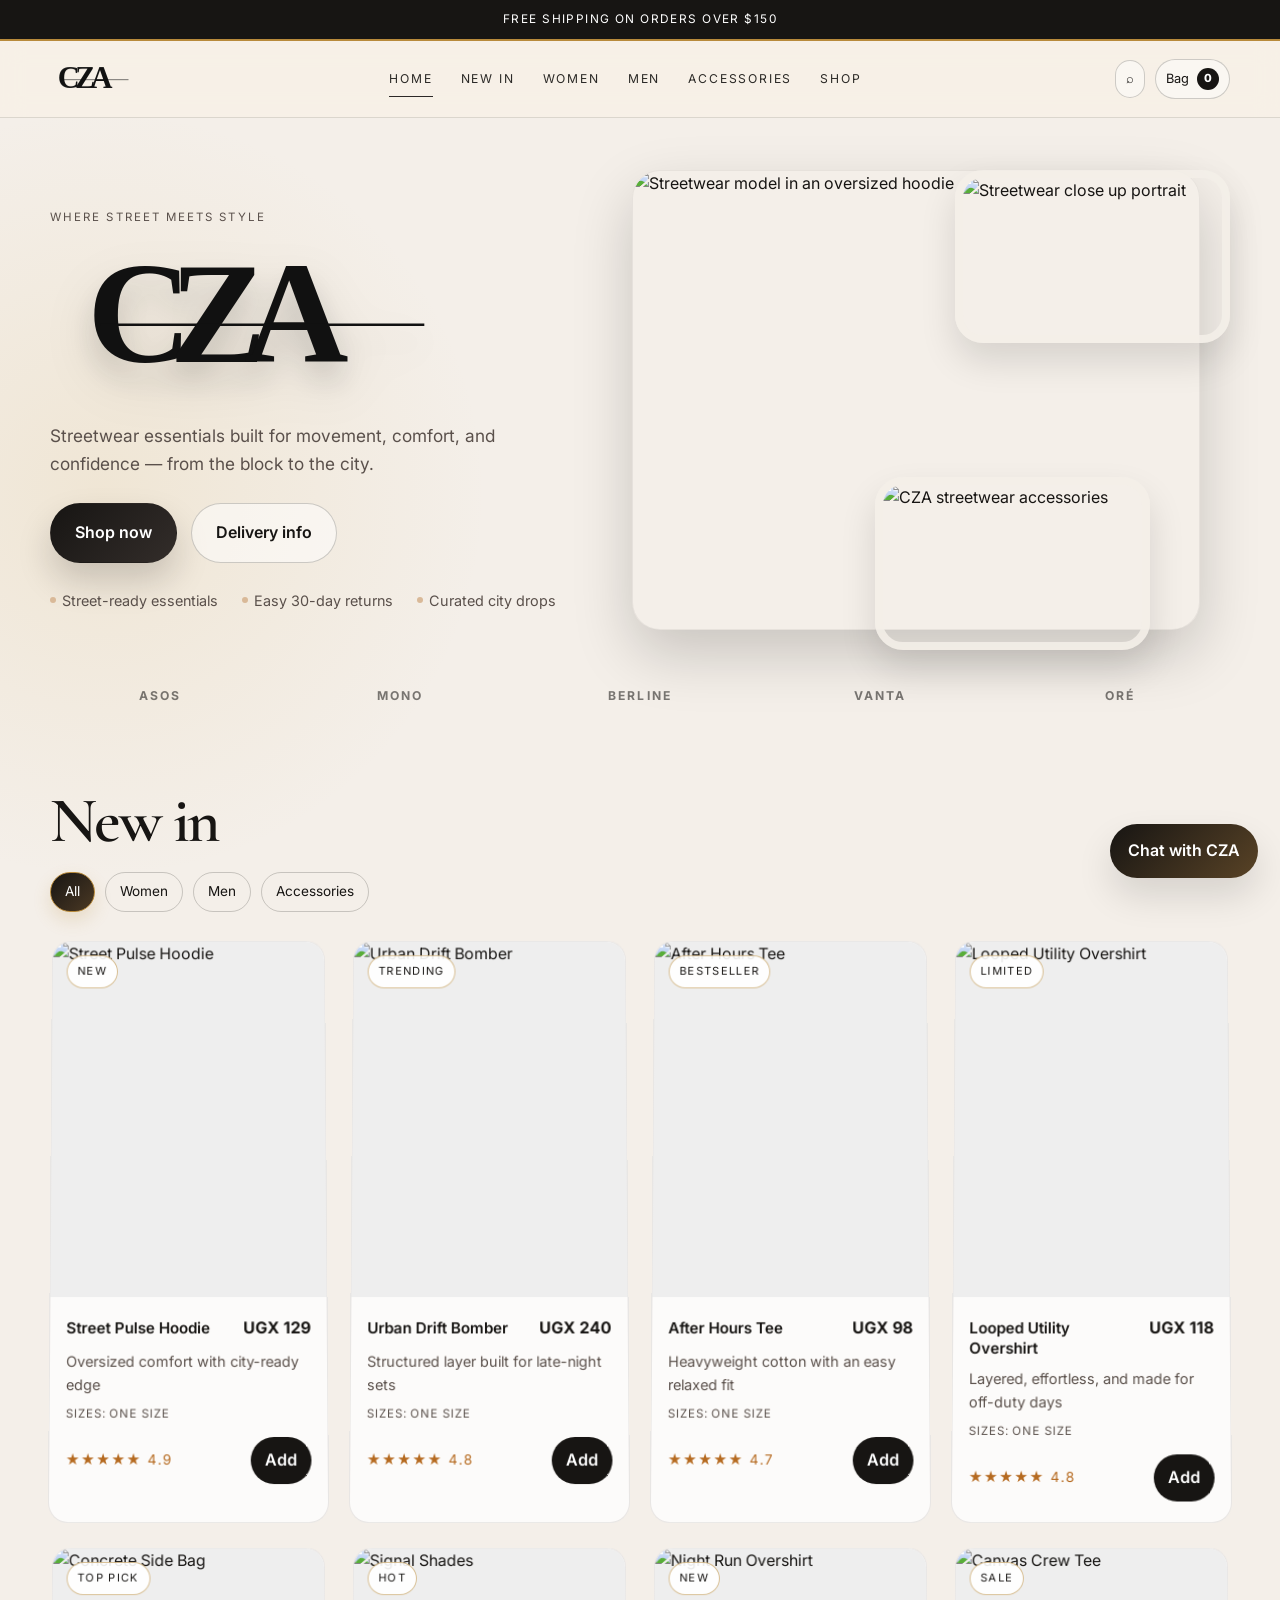
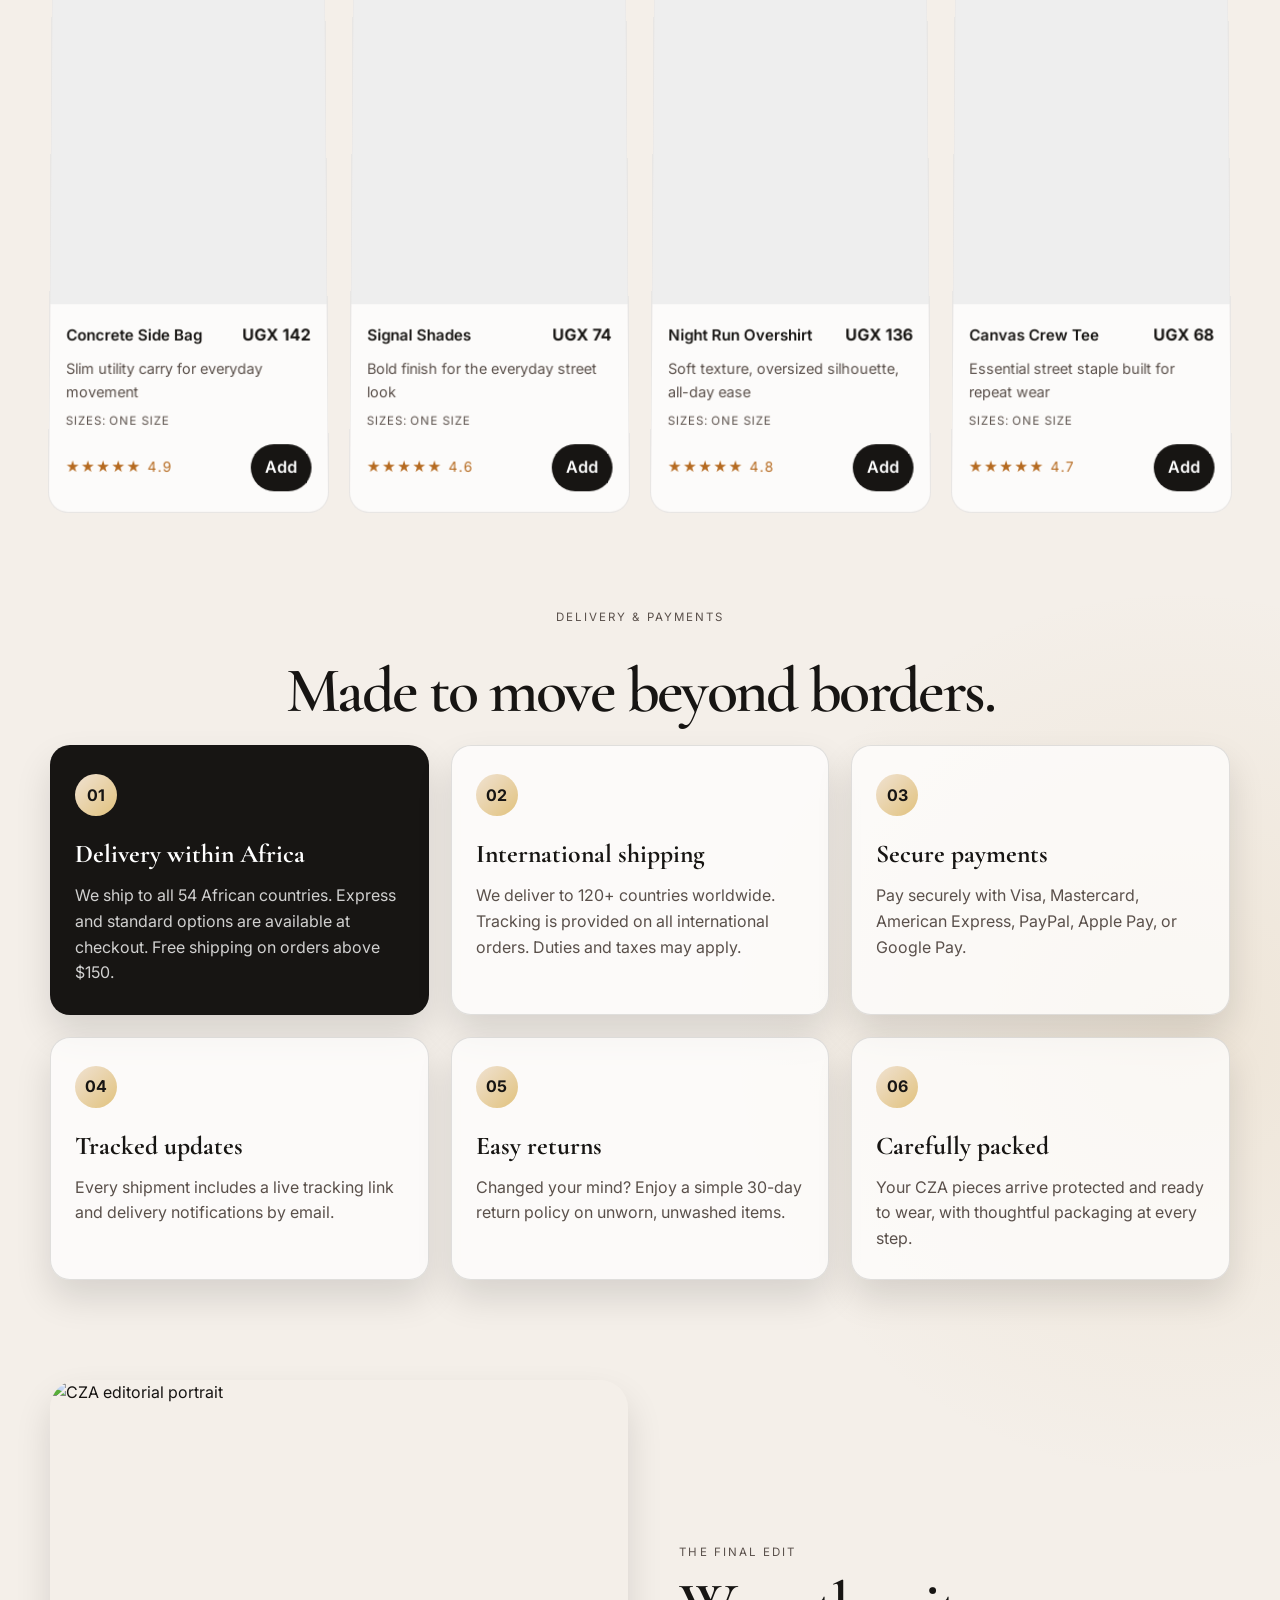
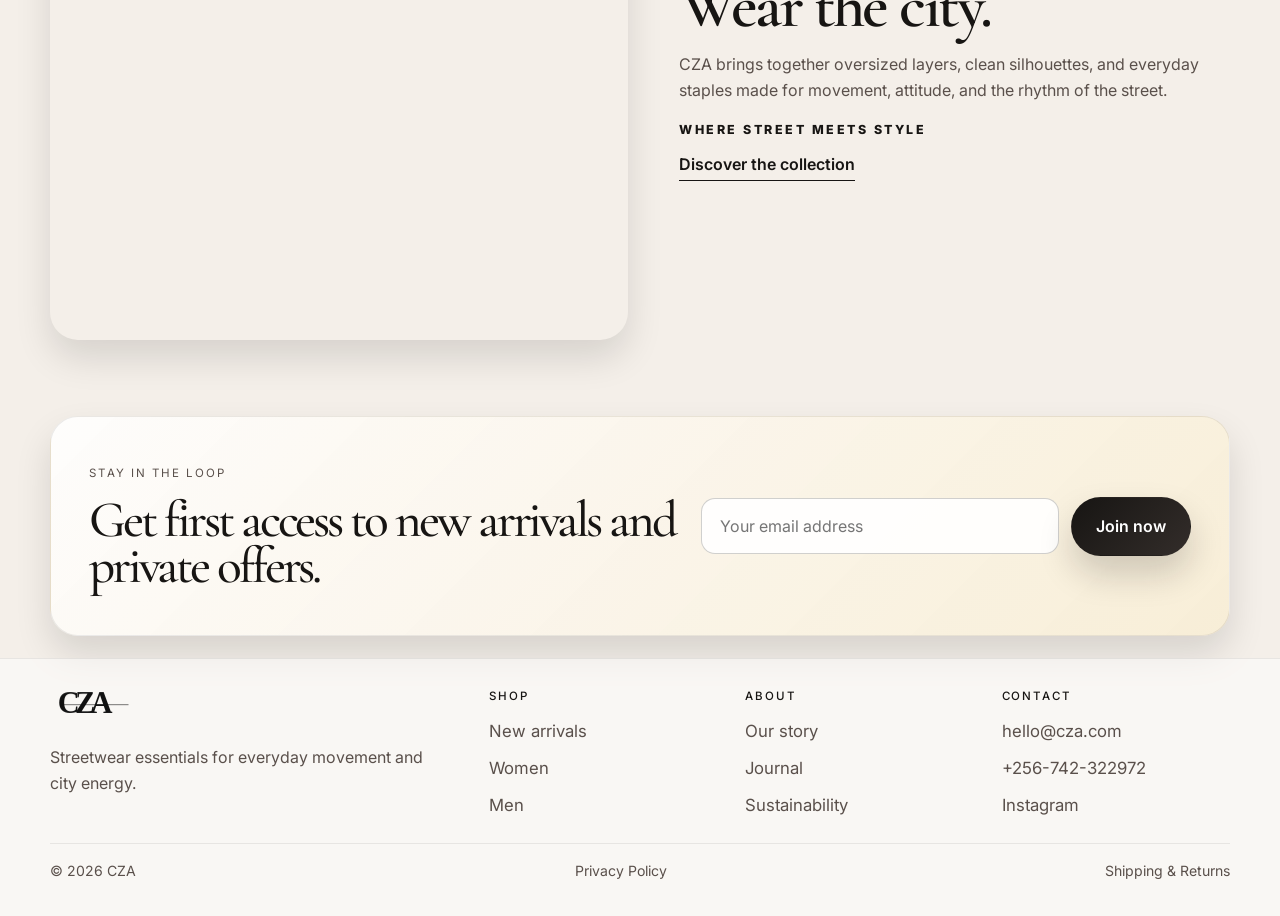
==== commit 1af96298: "Add files via upload" ====
--- a/site.html2/index.html
+++ b/site.html2/index.html
@@ -3,10 +3,10 @@
   <head>
     <meta charset="UTF-8" />
     <meta name="viewport" content="width=device-width, initial-scale=1.0" />
-    <title>CZA | Modern Everyday Fashion</title>
+    <title>CZA | Where street meets style</title>
     <meta
       name="description"
-      content="CZA offers elevated essentials, luxury staples, and fast delivery for daily rituals."
+      content="CZA is a streetwear brand built for movement, attitude, and everyday style."
     />
     <link rel="icon" type="image/svg+xml" href="favicon.svg" />
     <link rel="preconnect" href="https://fonts.googleapis.com" />
@@ -62,39 +62,39 @@
       <section class="hero container">
         <div class="hero-grid">
           <div class="hero-copy">
-            <p class="eyebrow">New season / everyday luxury</p>
+            <p class="eyebrow">Where street meets style</p>
             <div class="hero-wordmark"><img src="cza-logo.svg" alt="CZA" /></div>
             <p class="lead">
-              Minimal essentials shaped for movement, comfort, and confident daily rituals.
+              Streetwear essentials built for movement, comfort, and confidence — from the block to the city.
             </p>
             <div class="hero-actions">
               <a href="shop.html" class="btn btn-primary">Shop now</a>
               <a href="#delivery" class="btn btn-secondary">Delivery info</a>
             </div>
             <ul class="hero-meta">
-              <li>Worldwide shipping</li>
+              <li>Street-ready essentials</li>
               <li>Easy 30-day returns</li>
-              <li>Curated essentials</li>
+              <li>Curated city drops</li>
             </ul>
           </div>
 
           <div class="hero-visual" aria-label="Featured CZA fashion editorial">
             <div class="card card-large">
               <img
-                src="https://images.unsplash.com/photo-1529139574466-a303027c1d8b?auto=format&fit=crop&w=1000&q=80"
-                alt="Model in a neutral outfit"
+                src="https://images.unsplash.com/photo-1521572163474-6864f9cf17ab?auto=format&fit=crop&w=1000&q=80"
+                alt="Streetwear model in an oversized hoodie"
               />
             </div>
             <div class="card card-small top">
               <img
-                src="https://images.unsplash.com/photo-1496747611176-843222e1e57c?auto=format&fit=crop&w=700&q=80"
-                alt="Close up portrait"
+                src="https://images.unsplash.com/photo-1515886657613-9f3515b0c78f?auto=format&fit=crop&w=700&q=80"
+                alt="Streetwear close up portrait"
               />
             </div>
             <div class="card card-small bottom">
               <img
-                src="https://images.unsplash.com/photo-1483985988355-763728e1935b?auto=format&fit=crop&w=700&q=80"
-                alt="CZA accessories"
+                src="https://images.unsplash.com/photo-1524504388940-b1c1722653e1?auto=format&fit=crop&w=700&q=80"
+                alt="CZA streetwear accessories"
               />
             </div>
           </div>
@@ -178,11 +178,11 @@
 
         <div class="story-copy">
           <p class="eyebrow">The final edit</p>
-          <h2>Wear beyond limits.</h2>
+          <h2>Wear the city.</h2>
           <p>
-            Style is not a boundary. It is the freedom to move, create, and become more of who you are in every place and every moment.
+            CZA brings together oversized layers, clean silhouettes, and everyday staples made for movement, attitude, and the rhythm of the street.
           </p>
-          <p class="story-motto">WEAR BEYOND LIMITS</p>
+          <p class="story-motto">WHERE STREET MEETS STYLE</p>
           <a href="shop.html" class="text-link">Discover the collection</a>
         </div>
       </section>
@@ -206,7 +206,7 @@
       <div class="container footer-grid">
         <div class="footer-brand-block">
           <a href="index.html" class="brand"><img src="cza-logo.svg" alt="CZA" /></a>
-          <p>Seeking elevated essentials for everyday rituals.</p>
+          <p>Streetwear essentials for everyday movement and city energy.</p>
         </div>
 
         <div class="footer-col">
--- a/site.html2/styles.css
+++ b/site.html2/styles.css
@@ -613,6 +613,7 @@
   overflow: hidden;
   text-overflow: ellipsis;
   display: -webkit-box;
+  line-clamp: 2;
   -webkit-line-clamp: 2;
   -webkit-box-orient: vertical;
 }
@@ -2291,7 +2292,6 @@
     flex-direction: column;
     align-items: flex-start;
   }
-}
 
 /* ============================================
    MOBILE RESPONSIVE STYLES (max-width: 768px)
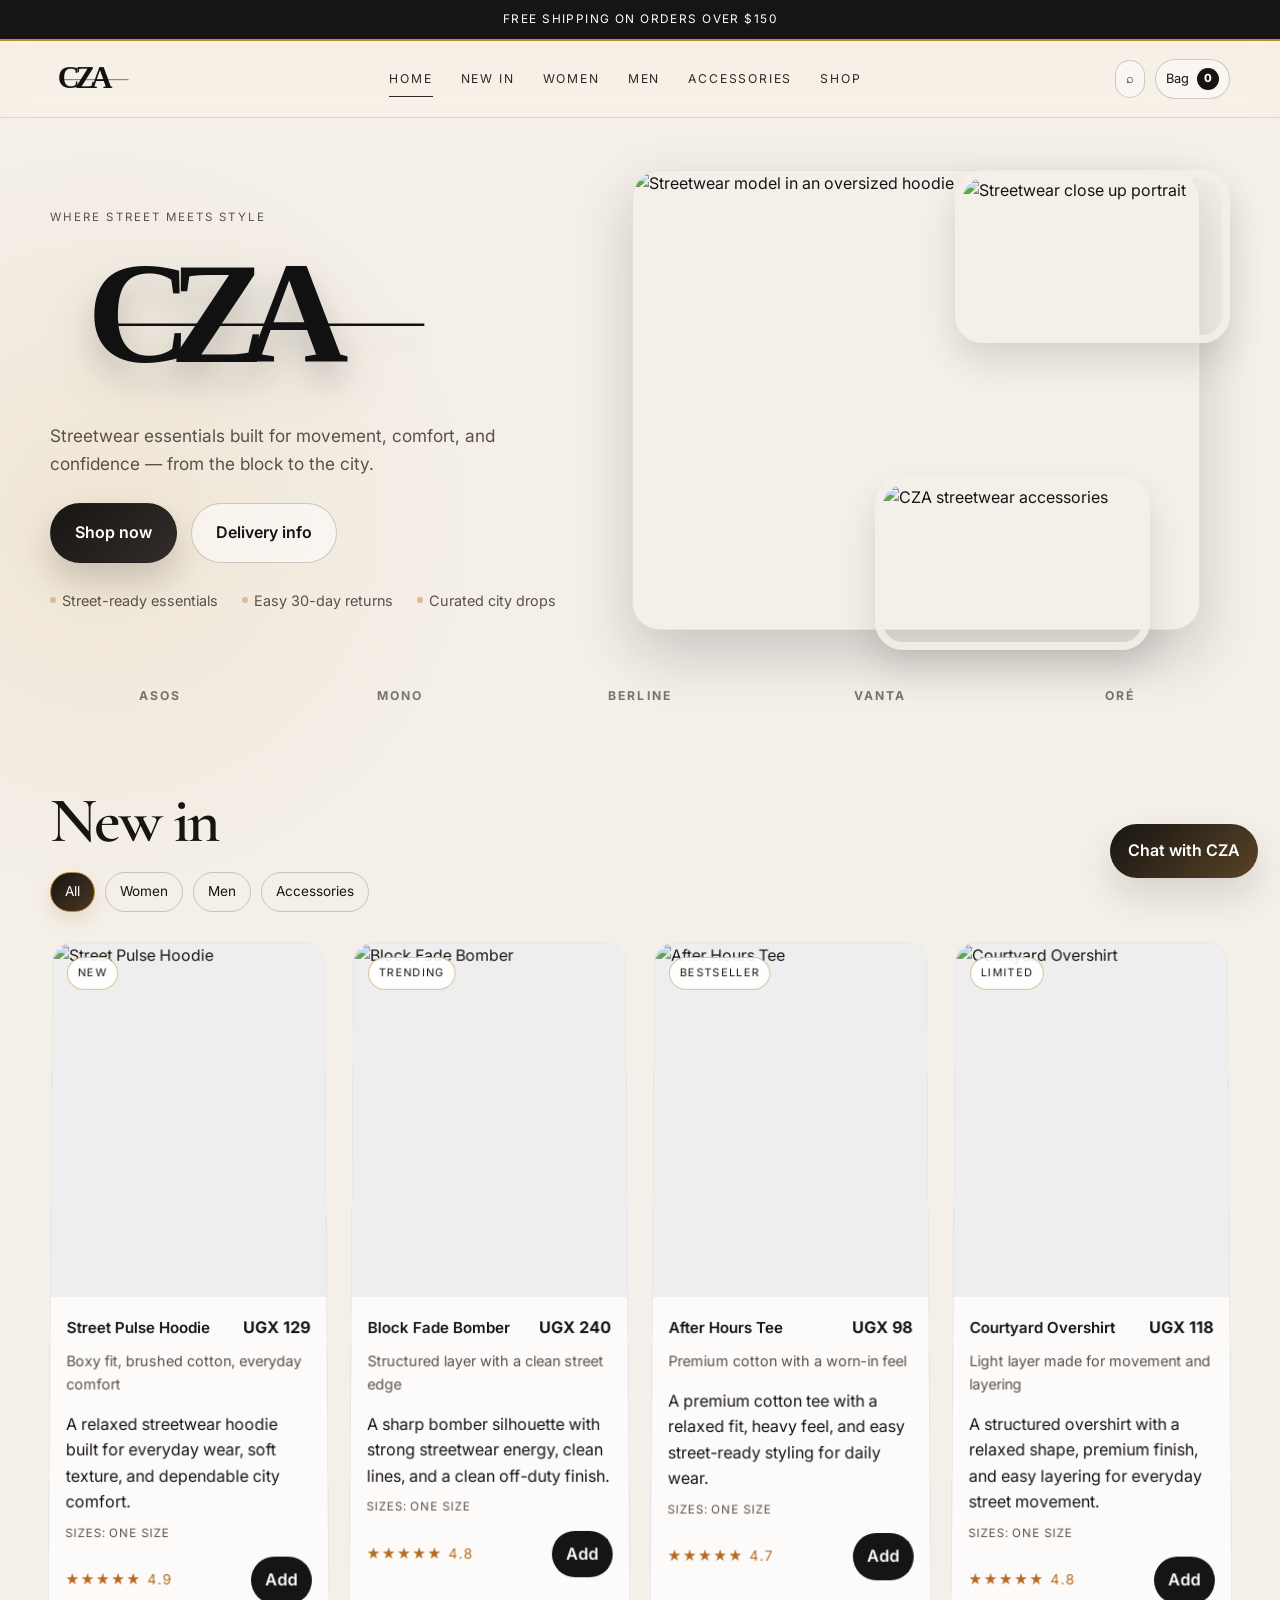
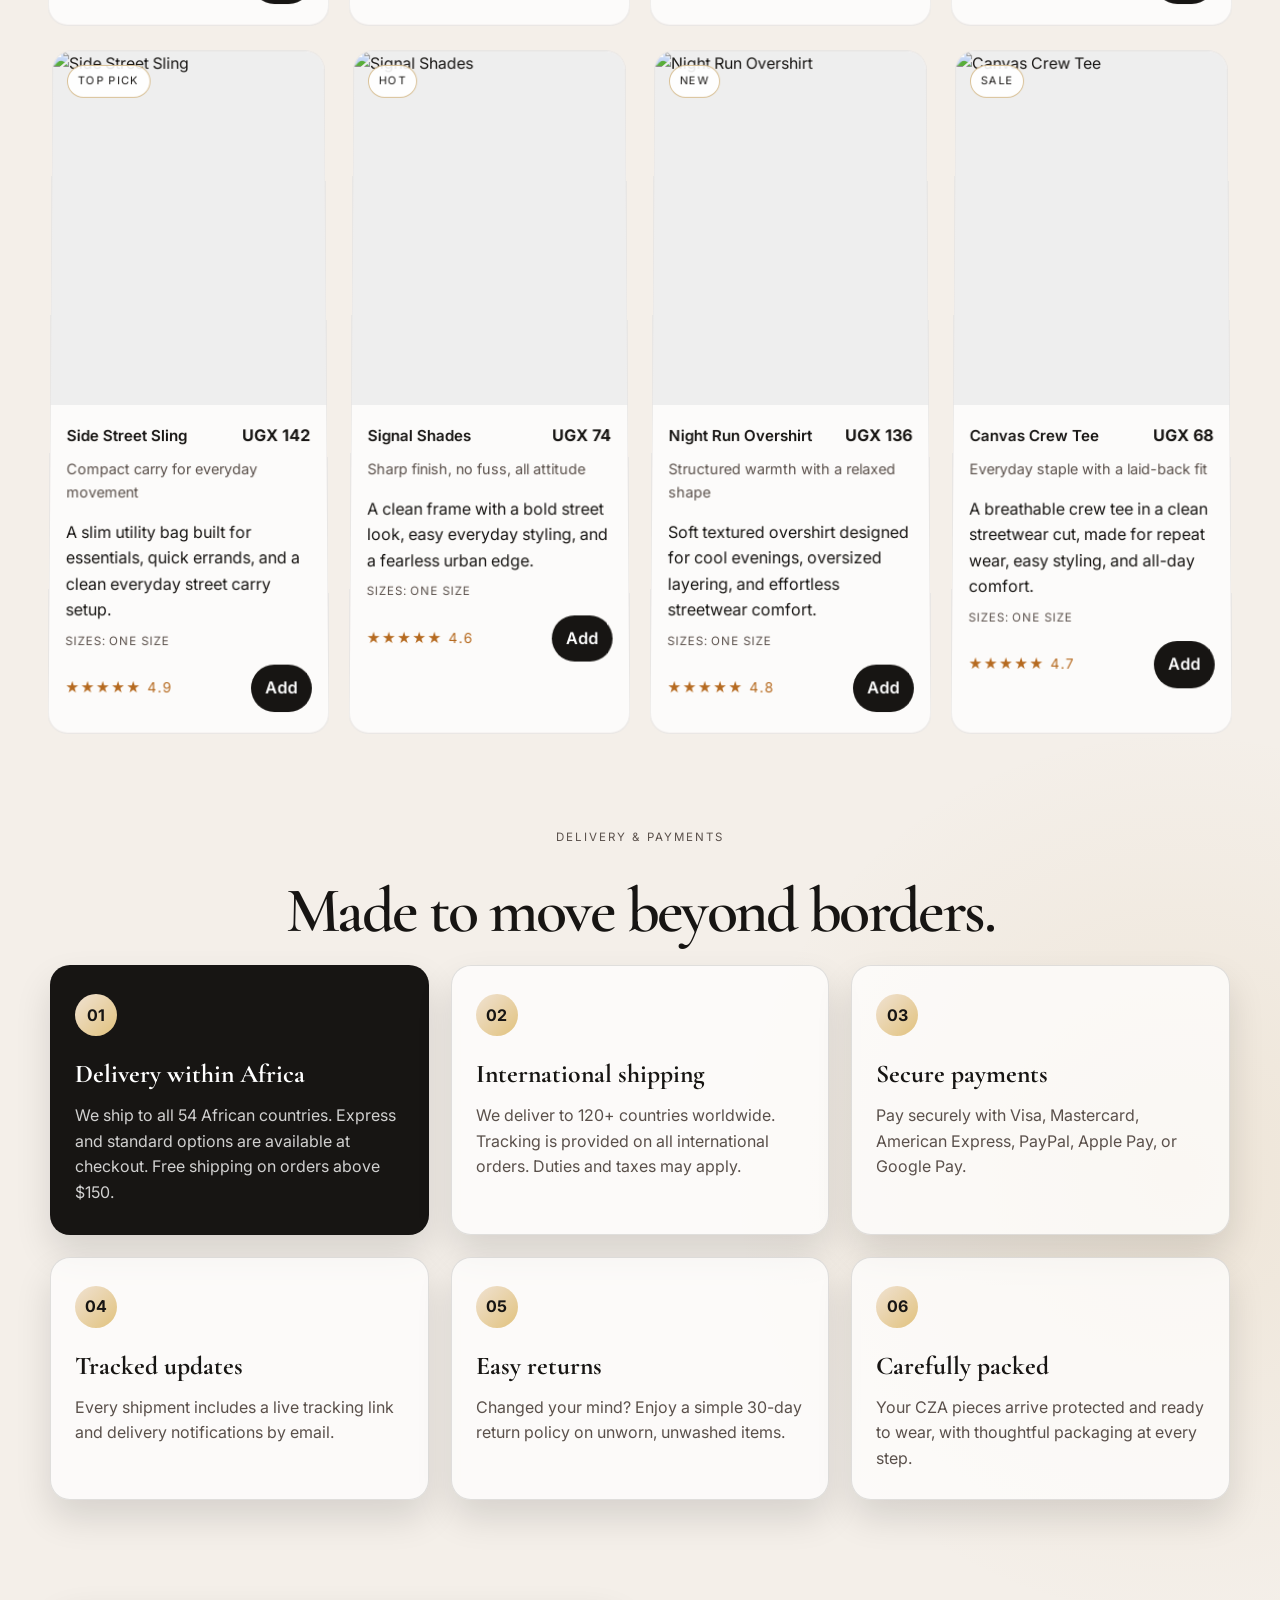
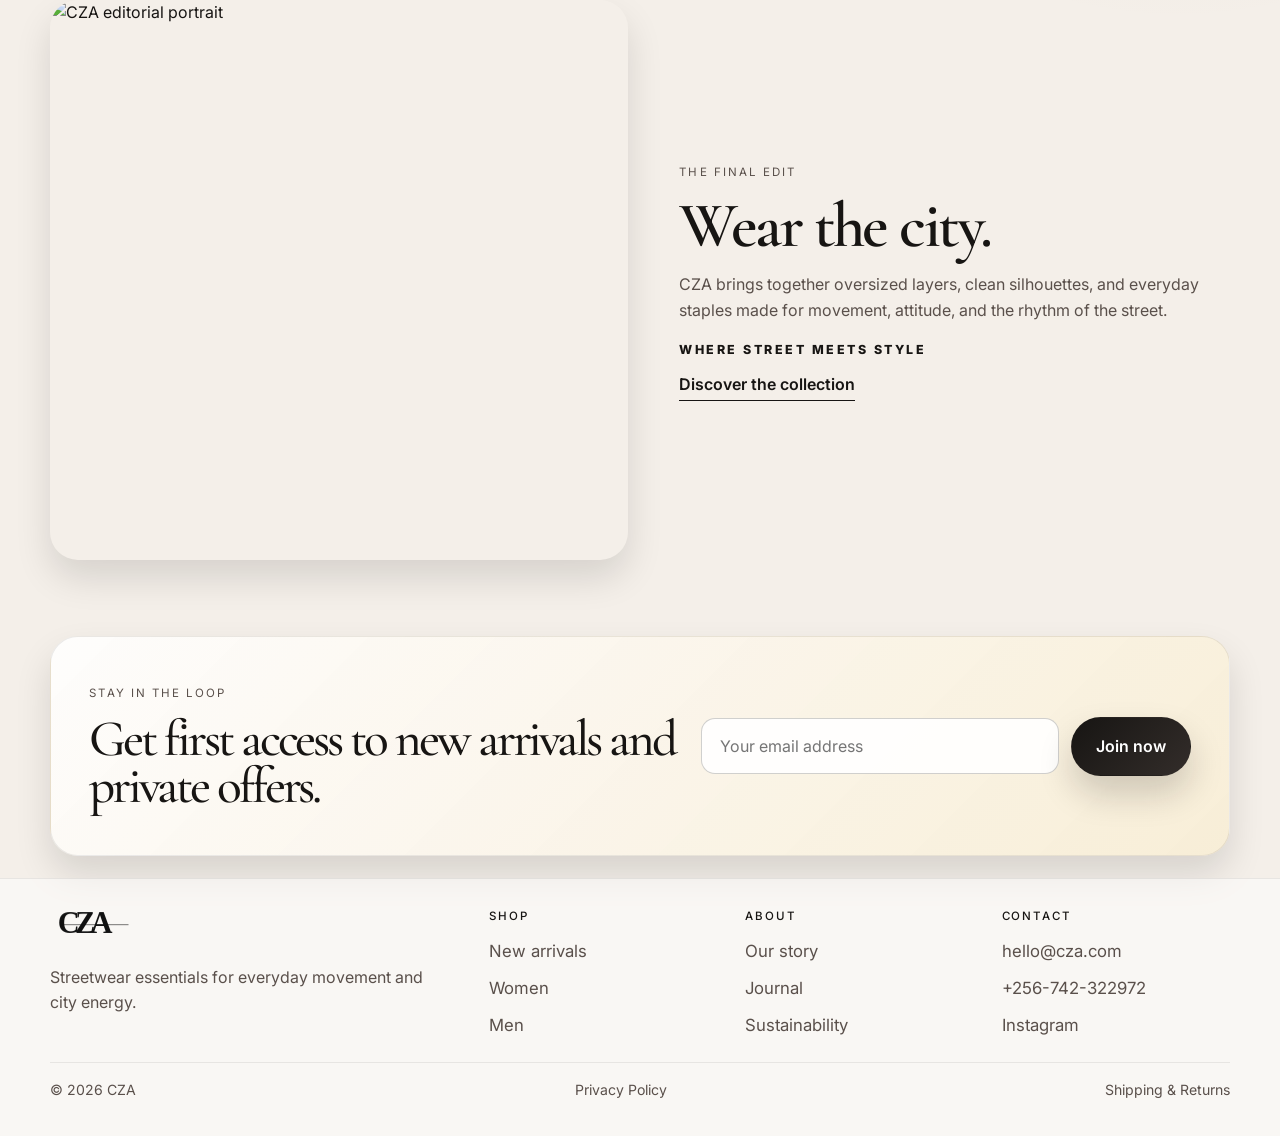
==== commit 8929bbcd: "Add files via upload" ====
--- a/site.html2/index.html
+++ b/site.html2/index.html
@@ -81,19 +81,19 @@
           <div class="hero-visual" aria-label="Featured CZA fashion editorial">
             <div class="card card-large">
               <img
-                src="https://images.unsplash.com/photo-1521572163474-6864f9cf17ab?auto=format&fit=crop&w=1000&q=80"
+                src="https://images.unsplash.com/photo-1529139574466-a303027c1d8b?auto=format&fit=crop&w=1000&q=80"
                 alt="Streetwear model in an oversized hoodie"
               />
             </div>
             <div class="card card-small top">
               <img
-                src="https://images.unsplash.com/photo-1515886657613-9f3515b0c78f?auto=format&fit=crop&w=700&q=80"
+                src="https://images.unsplash.com/photo-1483985988355-763728e1935b?auto=format&fit=crop&w=700&q=80"
                 alt="Streetwear close up portrait"
               />
             </div>
             <div class="card card-small bottom">
               <img
-                src="https://images.unsplash.com/photo-1524504388940-b1c1722653e1?auto=format&fit=crop&w=700&q=80"
+                src="https://images.unsplash.com/photo-1504593811423-6dd665756598?auto=format&fit=crop&w=700&q=80"
                 alt="CZA streetwear accessories"
               />
             </div>
@@ -171,7 +171,7 @@
       <section class="story container" id="women">
         <div class="story-image">
           <img
-            src="https://images.unsplash.com/photo-1524504388940-b1c1722653e1?auto=format&fit=crop&w=1200&q=80"
+            src="https://images.unsplash.com/photo-1504593811423-6dd665756598?auto=format&fit=crop&w=1200&q=80"
             alt="CZA editorial portrait"
           />
         </div>
